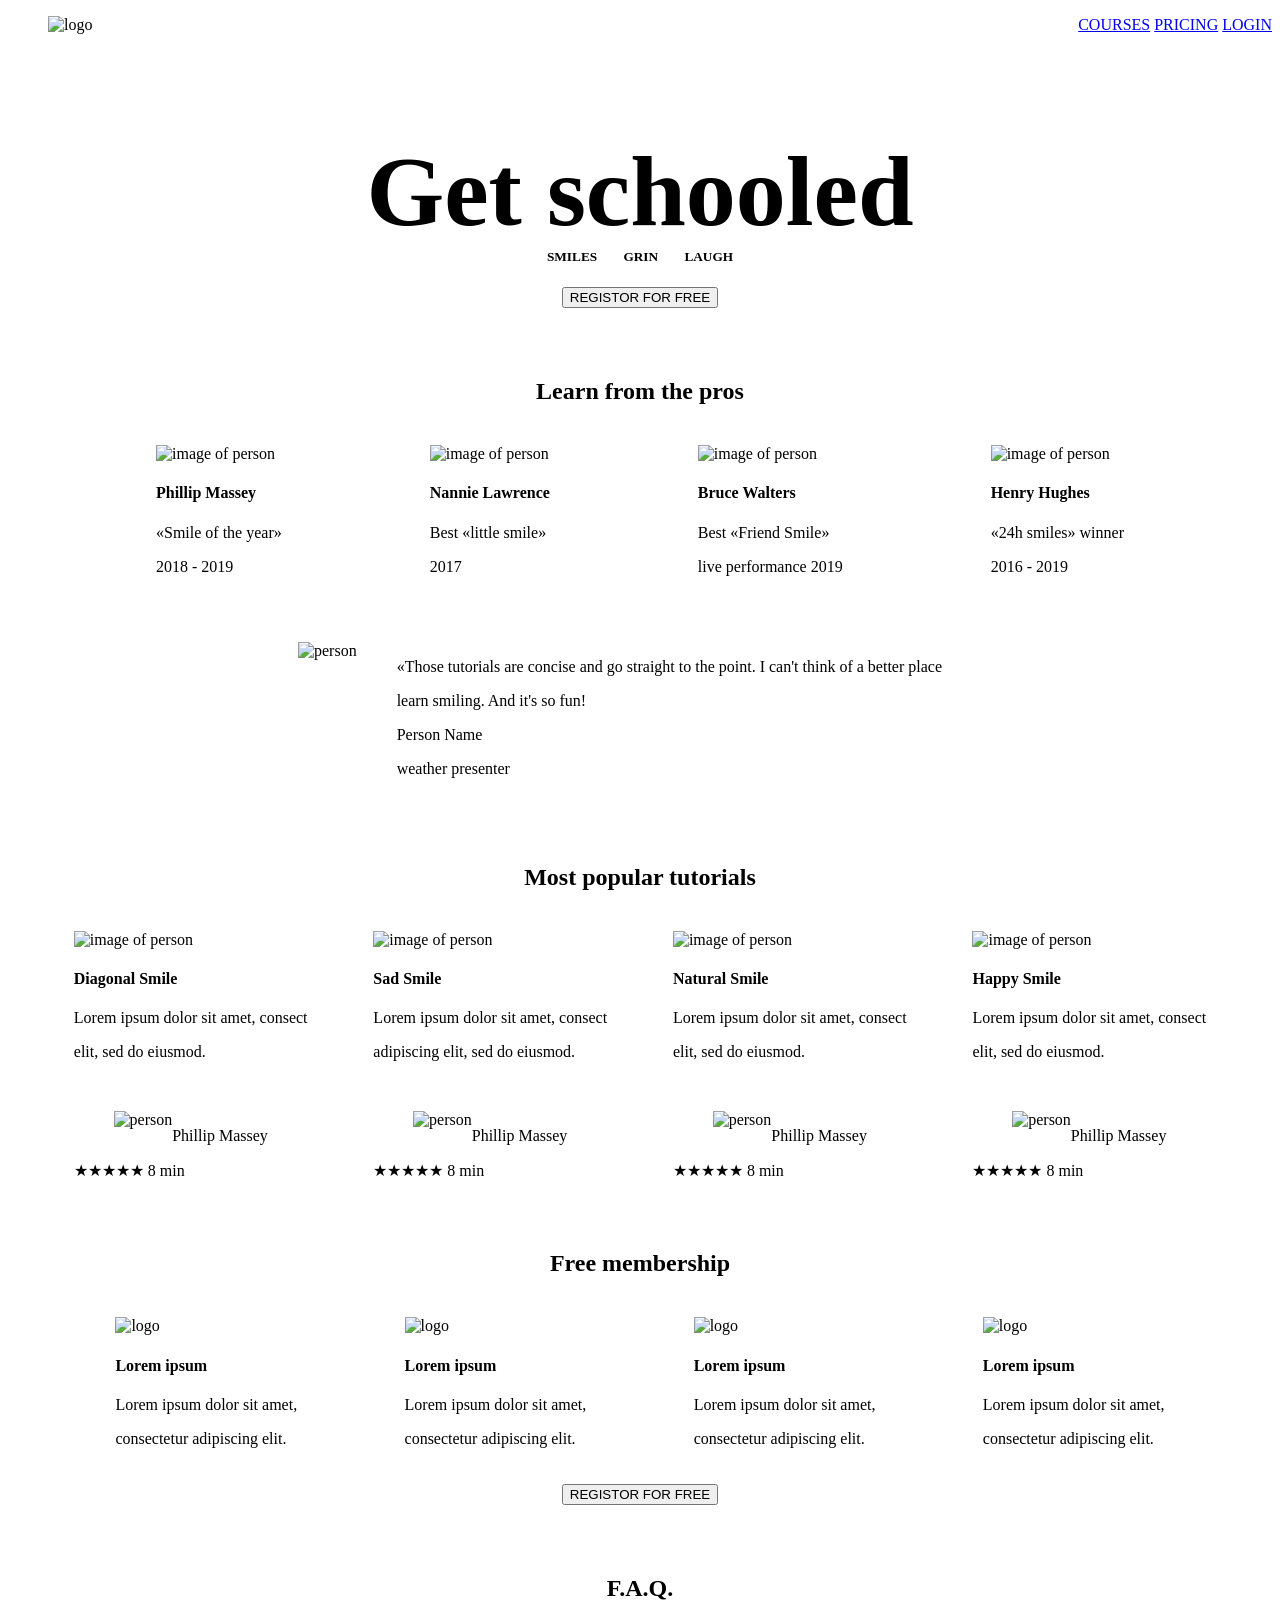
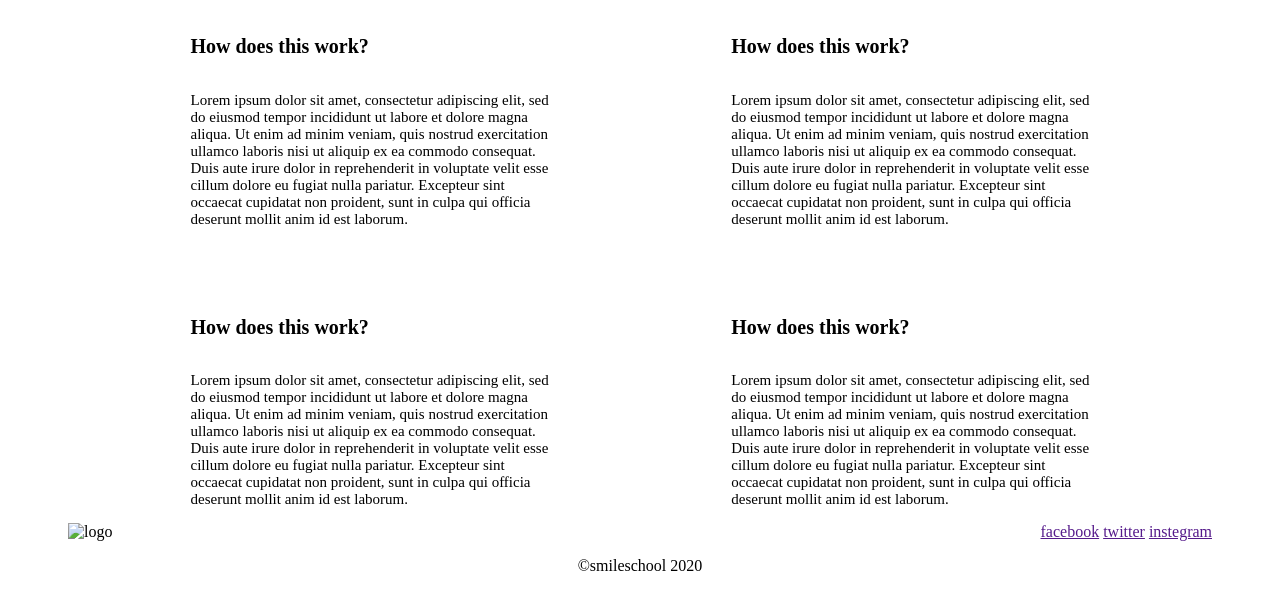
==== css_advanced/index.html @ 6f5c8c61 "fix bug" ====
<!DOCTYPE html>
<html lang="en">
    <head>
        <meta charset="utf-8">
        <meta name="viewport" content="width=device-width, initial-scale=1.0">
        
        <link rel="stylesheet" href="style.css">
        <style>
            .nav_bar{
                float: right;
            }
        
            .head_title p {
                text-align: center;
                font-weight: bold;
                font-size: 100px;
                margin-bottom: 0px;
                
            }
            .space_word {
                word-spacing: 23px;
                text-align: center;
                margin-top: 0;
              
            }
            #submit_button {
               display: block;
               margin: auto;
               margin-top: 20px;
            }

           .all_image h1 {
            text-align: center;
            margin-bottom: 40px;
            margin-top: 70px;
           }

        .cont {
            display: flex;
            justify-content: space-evenly;
            align-items: center;
           
        }
        .quote {
            display: flex;
            justify-content: center;
            margin-top: 50px;
        }

        .vid_section {
            display: flex;
            justify-content: center;
        }    
        .normal_text {
            font-weight: normal;
            font-size: 15px;
            text-align: left;
        }

        .h_format {
            text-align: left;
            font-size: 20px;
        }

        .personal_accounts {
            float: right;
            margin-right: 60px;
        }

        .img_footer {
            margin-left: 60px;
        }

        </style>
    </head>
    <body>
        <header>
            <nav>
                <ul>
                    
                    <div class="nav_bar">
                        <a href="#courses">COURSES</a>
                        <a href="#pricing" >PRICING</a>
                        <a href="#login" >LOGIN</a>
                    </div>
                    <img src="logo.png" alt="logo" >
                    
                </ul>
            </nav>
        </header>
        <main>  
            <section>
                <div class="head_title">
                    <p>Get schooled</p>
                </div>
            
                <div>
                    <h5 class="space_word">SMILES GRIN LAUGH</h5>
                </div>
                <div>
                    <button type="submit" id="submit_button">REGISTOR FOR FREE</button>
                </div> 
                
                <div class="all_image">
                    <h1>Learn from the pros</h1>
                
                    <div class="cont">
                    
                    <div>
                        <img src="" alt="image of person">
                        <h4>Phillip Massey</h4>
                        <p>«Smile of the year»</p>
                        <p>2018 - 2019</p>
                    </div>
                    
                    <div>
                        <img src="" alt="image of person">
                        <h4>Nannie Lawrence</h4>
                        <p>Best «little smile» </p>
                        <p>2017</p>

                    </div>

                
                    <div>
                        <img src="" alt="image of person">
                        <h4>Bruce Walters</h4>
                        <p>Best «Friend Smile» </p>
                        <p>live performance 2019</p>
                    </div>
                    <div>
                        <img src="" alt="image of person">
                        <h4>Henry Hughes</h4>
                        <p>«24h smiles» winner </p>
                        <p>2016 - 2019</p>
                    </div>
                    
                    
                </div>
                </div>

            </section>

            <section>
                <div class="quote">
                    <img src="" alt="person">
                    <div>
                        <blockquote>
                            <p>«Those tutorials are concise and go straight to the point. I can't think of a better place</p>
                            <p>learn smiling. And it's so fun!</p>
                        </blockquote>
                        <blockquote>
                            <p>Person Name</p>
                            <p>weather presenter</p>
                        </blockquote>
                        
                    </div>
                </div>
            </section>

            <section>
                <div class="all_image">
                    <h1>Most popular tutorials</h1>
                
                    <div class="cont">
                    
                        <div>
                           <img src="" alt="image of person">
                           <h4>Diagonal Smile</h4>
                           <p>Lorem ipsum dolor sit amet, consect</p> 
                           <p>elit, sed do eiusmod.</p>

                           <div class="quote">
                               <img src="" alt="person">
                               <div>
                                <p>Phillip Massey</p>
                               </div>      
                           </div>

                           <div>
                                <span class="star">★★★★★</span>
                                <span>8 min</span>
                           </div> 
                        </div>
                    
                        <div>
                           <img src="" alt="image of person">
                           <h4>Sad Smile</h4>
                           <p>Lorem ipsum dolor sit amet, consect<p>
                           <p>adipiscing elit, sed do eiusmod.</p>

                           <div class="quote">
                               <img src="" alt="person">
                               <div>
                                <p>Phillip Massey</p>
                               </div>
                           </div>

                           <div>
                                <span class="star">★★★★★</span>
                                <span>8 min</span>
                           </div> 
                        </div>
               
                        <div>
                            <img src="" alt="image of person">
                            <h4>Natural Smile</h4>
                            <p>Lorem ipsum dolor sit amet, consect</p> 
                            <p>elit, sed do eiusmod.</p>

                            <div class="quote">
                               <img src="" alt="person">
                               <div>
                                <p>Phillip Massey</p>
                               </div>
                           </div>

                            <div>
                                <span class="star">★★★★★</span>
                                <span>8 min</span>
                           </div> 
                        </div>

                        <div>
                            <img src="" alt="image of person">
                            <h4>Happy Smile</h4>
                            <p>Lorem ipsum dolor sit amet, consect</p> 
                            <p>elit, sed do eiusmod.</p>

                            <div class="quote">
                               <img src="" alt="person">
                               <div>
                                <p>Phillip Massey</p>
                               </div>
                           </div>

                           <div>
                            <span class="star">★★★★★</span>
                            <span>8 min</span>
                           </div> 
                        </div>
                    
                </div>
            </section>

            <section>
                
                <div class="all_image">
                    <h1>Free membership</h1>
                
                    <div class="cont">
                    
                    <div>
                        <img src="" alt="logo">
                        <h4>Lorem ipsum</h4>
                        <p>Lorem ipsum dolor sit amet,</p>
                        <p>consectetur adipiscing elit.</p>
                    </div>
                    
                    <div>
                        <img src="" alt="logo">
                        <h4>Lorem ipsum</h4>
                        <p>Lorem ipsum dolor sit amet,</p>
                        <p>consectetur adipiscing elit.</p>

                    </div>

                
                    <div>
                        <img src="" alt="logo">
                        <h4>Lorem ipsum</h4>
                        <p>Lorem ipsum dolor sit amet,</p>
                        <p>consectetur adipiscing elit.</p>
                       
                    </div>
                    <div>
                        <img src="" alt="logo">
                        <h4>Lorem ipsum</h4>
                        <p>Lorem ipsum dolor sit amet,</p>
                        <p>consectetur adipiscing elit.</p>
                    </div>                   
                    
                     
                </div>
                <div>
                        <button type="submit" id="submit_button">REGISTOR FOR FREE</button>
                </div>

            </section>

            <section>
                <div class="all_image">
                    <h1>F.A.Q.</h>

                    <div class="cont">                   
                        <div>                     
                           <h5 class="h_format">How does this work?</h5>
                           <p class="normal_text">Lorem ipsum dolor sit amet, consectetur adipiscing elit, sed <br>
                           do eiusmod tempor incididunt ut labore et dolore magna<br>
                           aliqua. Ut enim ad minim veniam, quis nostrud exercitation<br>
                           ullamco laboris nisi ut aliquip ex ea commodo consequat.<br>
                           Duis aute irure dolor in reprehenderit in voluptate velit esse <br>
                           cillum dolore eu fugiat nulla pariatur. Excepteur sint <br>
                           occaecat cupidatat non proident, sunt in culpa qui officia <br>
                           deserunt mollit anim id est laborum.</p>
                        </div>
                    
                        <div>                       
                           <h5 class="h_format">How does this work?</h5>
                           <p class="normal_text">Lorem ipsum dolor sit amet, consectetur adipiscing elit, sed <br>
                           do eiusmod tempor incididunt ut labore et dolore magna<br>
                           aliqua. Ut enim ad minim veniam, quis nostrud exercitation<br>
                           ullamco laboris nisi ut aliquip ex ea commodo consequat.<br>
                           Duis aute irure dolor in reprehenderit in voluptate velit esse <br>
                           cillum dolore eu fugiat nulla pariatur. Excepteur sint <br>
                           occaecat cupidatat non proident, sunt in culpa qui officia <br>
                           deserunt mollit anim id est laborum.</p>
                           </div>

                        </div>
                    </div> 

                     <div class="cont">                   
                        <div>                     
                           <h5 class="h_format">How does this work?</h5>
                           <p class="normal_text">Lorem ipsum dolor sit amet, consectetur adipiscing elit, sed <br>
                           do eiusmod tempor incididunt ut labore et dolore magna<br>
                           aliqua. Ut enim ad minim veniam, quis nostrud exercitation<br>
                           ullamco laboris nisi ut aliquip ex ea commodo consequat.<br>
                           Duis aute irure dolor in reprehenderit in voluptate velit esse <br>
                           cillum dolore eu fugiat nulla pariatur. Excepteur sint <br>
                           occaecat cupidatat non proident, sunt in culpa qui officia <br>
                           deserunt mollit anim id est laborum.</p>
                        </div>
                    
                        <div>                       
                           <h5 class="h_format">How does this work?</h5>
                           <p class="normal_text">Lorem ipsum dolor sit amet, consectetur adipiscing elit, sed <br>
                           do eiusmod tempor incididunt ut labore et dolore magna<br>
                           aliqua. Ut enim ad minim veniam, quis nostrud exercitation<br>
                           ullamco laboris nisi ut aliquip ex ea commodo consequat.<br>
                           Duis aute irure dolor in reprehenderit in voluptate velit esse <br>
                           cillum dolore eu fugiat nulla pariatur. Excepteur sint <br>
                           occaecat cupidatat non proident, sunt in culpa qui officia <br>
                           deserunt mollit anim id est laborum.</p>
                           </div>

                        </div>
                    </div> 
                </div>
            </section>

        </main>

        <footer>
            <div>
                <img src="" alt="logo" class="img_footer">
                <div class="personal_accounts">
                    <a href="" >facebook</a>
                    <a href="" >twitter</a>
                    <a href="" >instegram</a>
                </div>

                <p style="text-align: center;">©smileschool 2020</p>
            </div>
        </footer>

    </body>
</html>
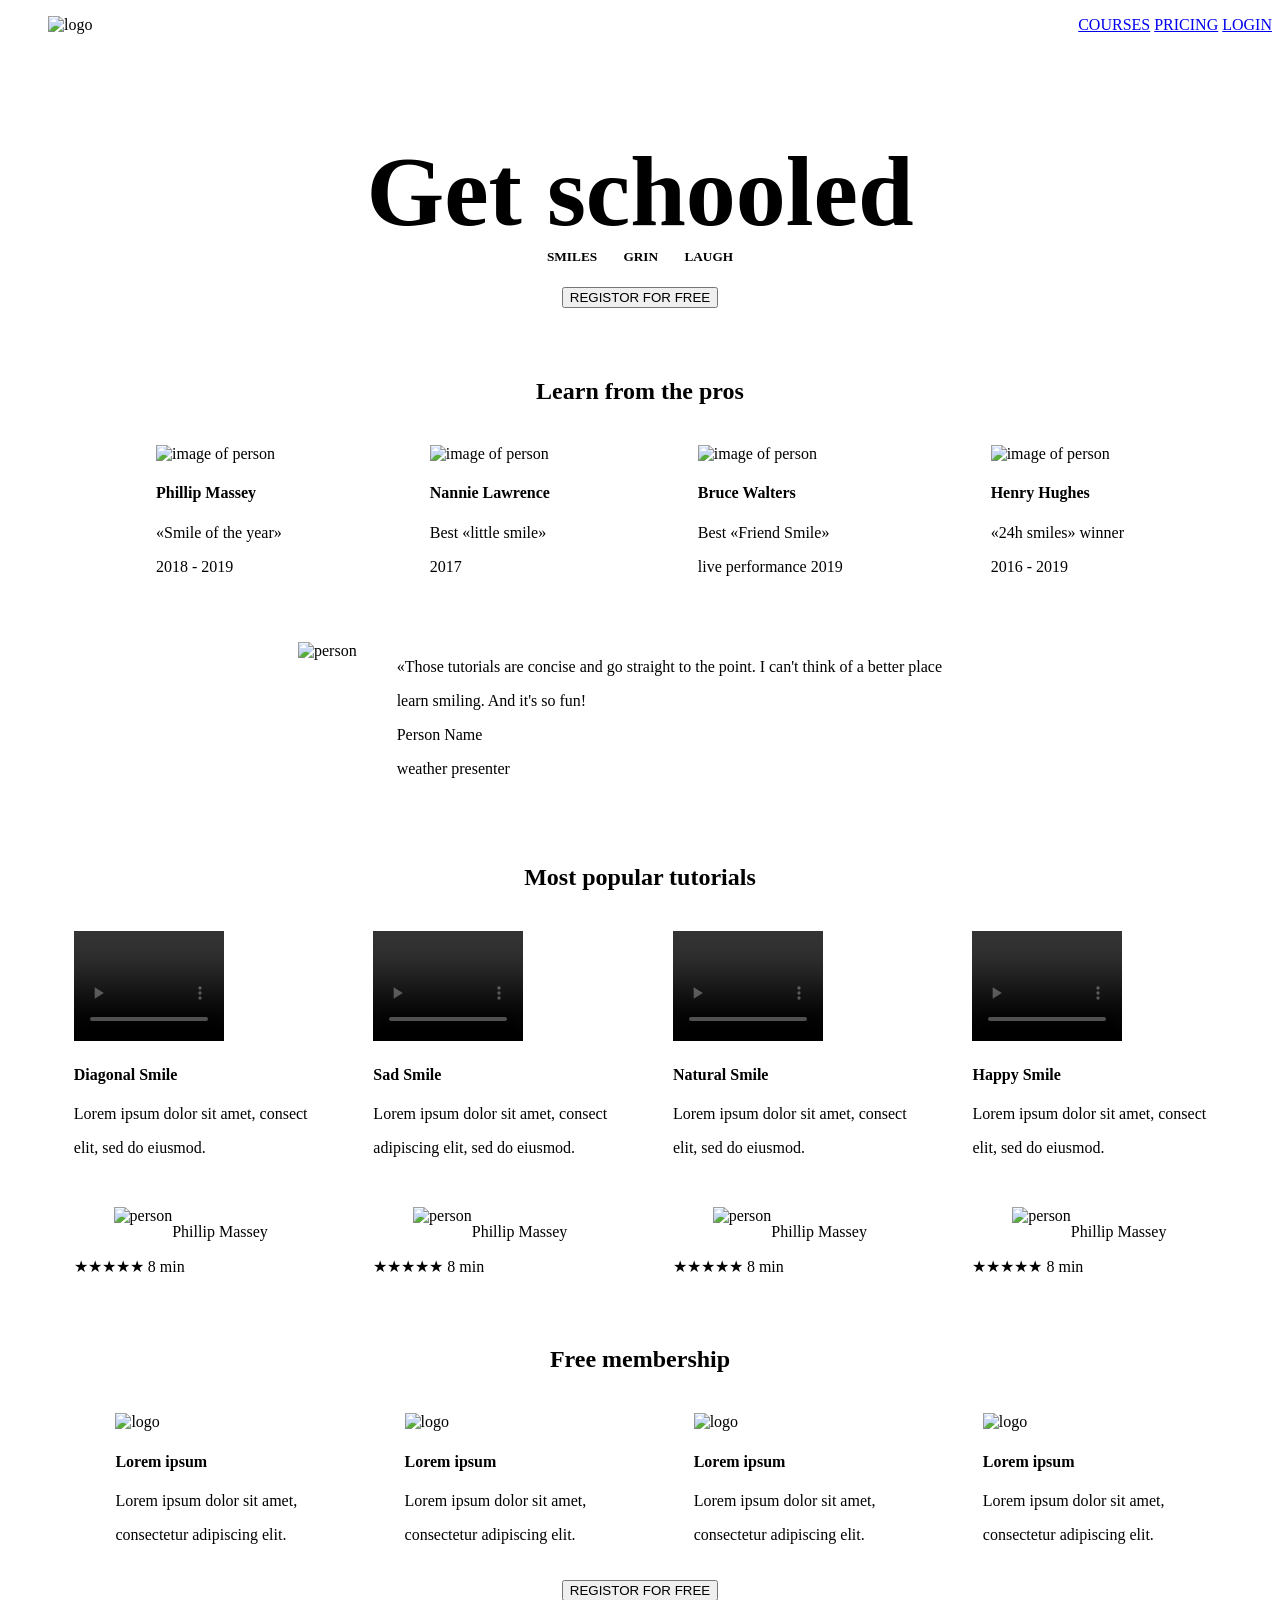
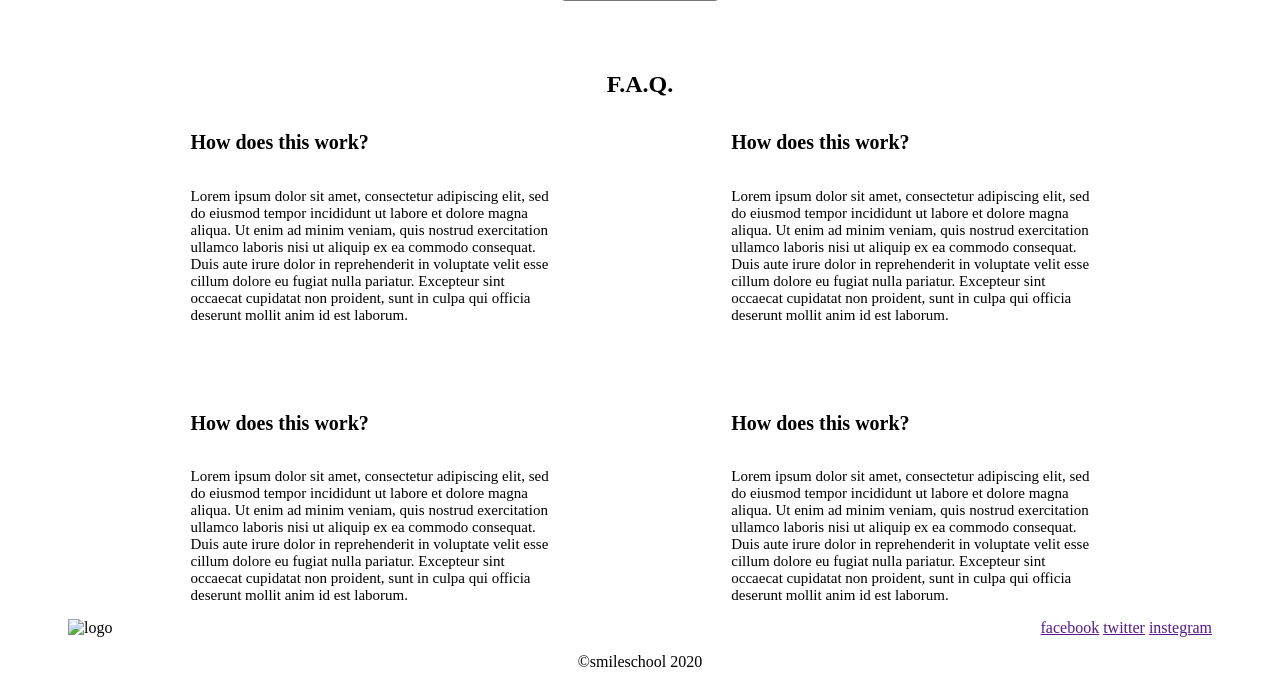
==== commit 76e75dda: "add code to style.css" ====
--- a/css_advanced/index.html
+++ b/css_advanced/index.html
@@ -1,77 +1,12 @@
 <!DOCTYPE html>
 <html lang="en">
     <head>
+
         <meta charset="utf-8">
         <meta name="viewport" content="width=device-width, initial-scale=1.0">
-        
+
         <link rel="stylesheet" href="style.css">
-        <style>
-            .nav_bar{
-                float: right;
-            }
-        
-            .head_title p {
-                text-align: center;
-                font-weight: bold;
-                font-size: 100px;
-                margin-bottom: 0px;
-                
-            }
-            .space_word {
-                word-spacing: 23px;
-                text-align: center;
-                margin-top: 0;
-              
-            }
-            #submit_button {
-               display: block;
-               margin: auto;
-               margin-top: 20px;
-            }
-
-           .all_image h1 {
-            text-align: center;
-            margin-bottom: 40px;
-            margin-top: 70px;
-           }
-
-        .cont {
-            display: flex;
-            justify-content: space-evenly;
-            align-items: center;
-           
-        }
-        .quote {
-            display: flex;
-            justify-content: center;
-            margin-top: 50px;
-        }
-
-        .vid_section {
-            display: flex;
-            justify-content: center;
-        }    
-        .normal_text {
-            font-weight: normal;
-            font-size: 15px;
-            text-align: left;
-        }
-
-        .h_format {
-            text-align: left;
-            font-size: 20px;
-        }
-
-        .personal_accounts {
-            float: right;
-            margin-right: 60px;
-        }
-
-        .img_footer {
-            margin-left: 60px;
-        }
-
-        </style>
+
     </head>
     <body>
         <header>
@@ -120,8 +55,7 @@
                         <p>2017</p>
 
                     </div>
-
-                
+              
                     <div>
                         <img src="" alt="image of person">
                         <h4>Bruce Walters</h4>
@@ -164,8 +98,13 @@
                 
                     <div class="cont">
                     
-                        <div>
-                           <img src="" alt="image of person">
+                        <div class="space">
+                          
+                           <video width="150" height="110" controls>
+                                <source src="path-to-video.mp4" type="video/mp4">
+                                Your browser does not support the video tag.
+                            </video
+                            <br>
                            <h4>Diagonal Smile</h4>
                            <p>Lorem ipsum dolor sit amet, consect</p> 
                            <p>elit, sed do eiusmod.</p>
@@ -183,8 +122,12 @@
                            </div> 
                         </div>
                     
-                        <div>
-                           <img src="" alt="image of person">
+                        <div class="space">
+                           <video width="150" height="110" controls>
+                                <source src="path-to-video.mp4" type="video/mp4">
+                                Your browser does not support the video tag.
+                            </video
+                            <br>
                            <h4>Sad Smile</h4>
                            <p>Lorem ipsum dolor sit amet, consect<p>
                            <p>adipiscing elit, sed do eiusmod.</p>
@@ -202,8 +145,12 @@
                            </div> 
                         </div>
                
-                        <div>
-                            <img src="" alt="image of person">
+                        <div class="space">
+                            <video width="150" height="110" controls>
+                                <source src="path-to-video.mp4" type="video/mp4">
+                                Your browser does not support the video tag.
+                            </video
+                            <br>
                             <h4>Natural Smile</h4>
                             <p>Lorem ipsum dolor sit amet, consect</p> 
                             <p>elit, sed do eiusmod.</p>
@@ -222,7 +169,11 @@
                         </div>
 
                         <div>
-                            <img src="" alt="image of person">
+                           <video width="150" height="110" controls>
+                                <source src="path-to-video.mp4" type="video/mp4">
+                                Your browser does not support the video tag.
+                            </video
+                            <br>
                             <h4>Happy Smile</h4>
                             <p>Lorem ipsum dolor sit amet, consect</p> 
                             <p>elit, sed do eiusmod.</p>
--- a/css_advanced/style.css
+++ b/css_advanced/style.css
@@ -0,0 +1,65 @@
+.nav_bar{
+    float: right;
+}
+        
+.head_title p {
+    text-align: center;
+    font-weight: bold;
+    font-size: 100px;
+    margin-bottom: 0px;
+                
+}
+.space_word {
+    word-spacing: 23px;
+    text-align: center;
+    margin-top: 0;
+              
+}
+#submit_button {
+    display: block;
+    margin: auto;
+    margin-top: 20px;
+}
+
+.all_image h1 {
+    text-align: center;
+    margin-bottom: 40px;
+    margin-top: 70px;
+}
+
+
+.cont {
+    display: flex;
+    justify-content: space-evenly;
+    align-items: center;
+}
+.quote {
+    display: flex;
+    justify-content: center;
+    margin-top: 50px;
+}
+
+.vid_section {
+    display: flex;
+    justify-content: center;
+}    
+.normal_text {
+    font-weight: normal;
+    font-size: 15px;
+    text-align: left;
+}
+
+.h_format {
+    text-align: left;
+    font-size: 20px;
+}
+
+.personal_accounts {
+    float: right;
+    margin-right: 60px;
+}
+
+.img_footer {
+    margin-left: 60px;
+}
+
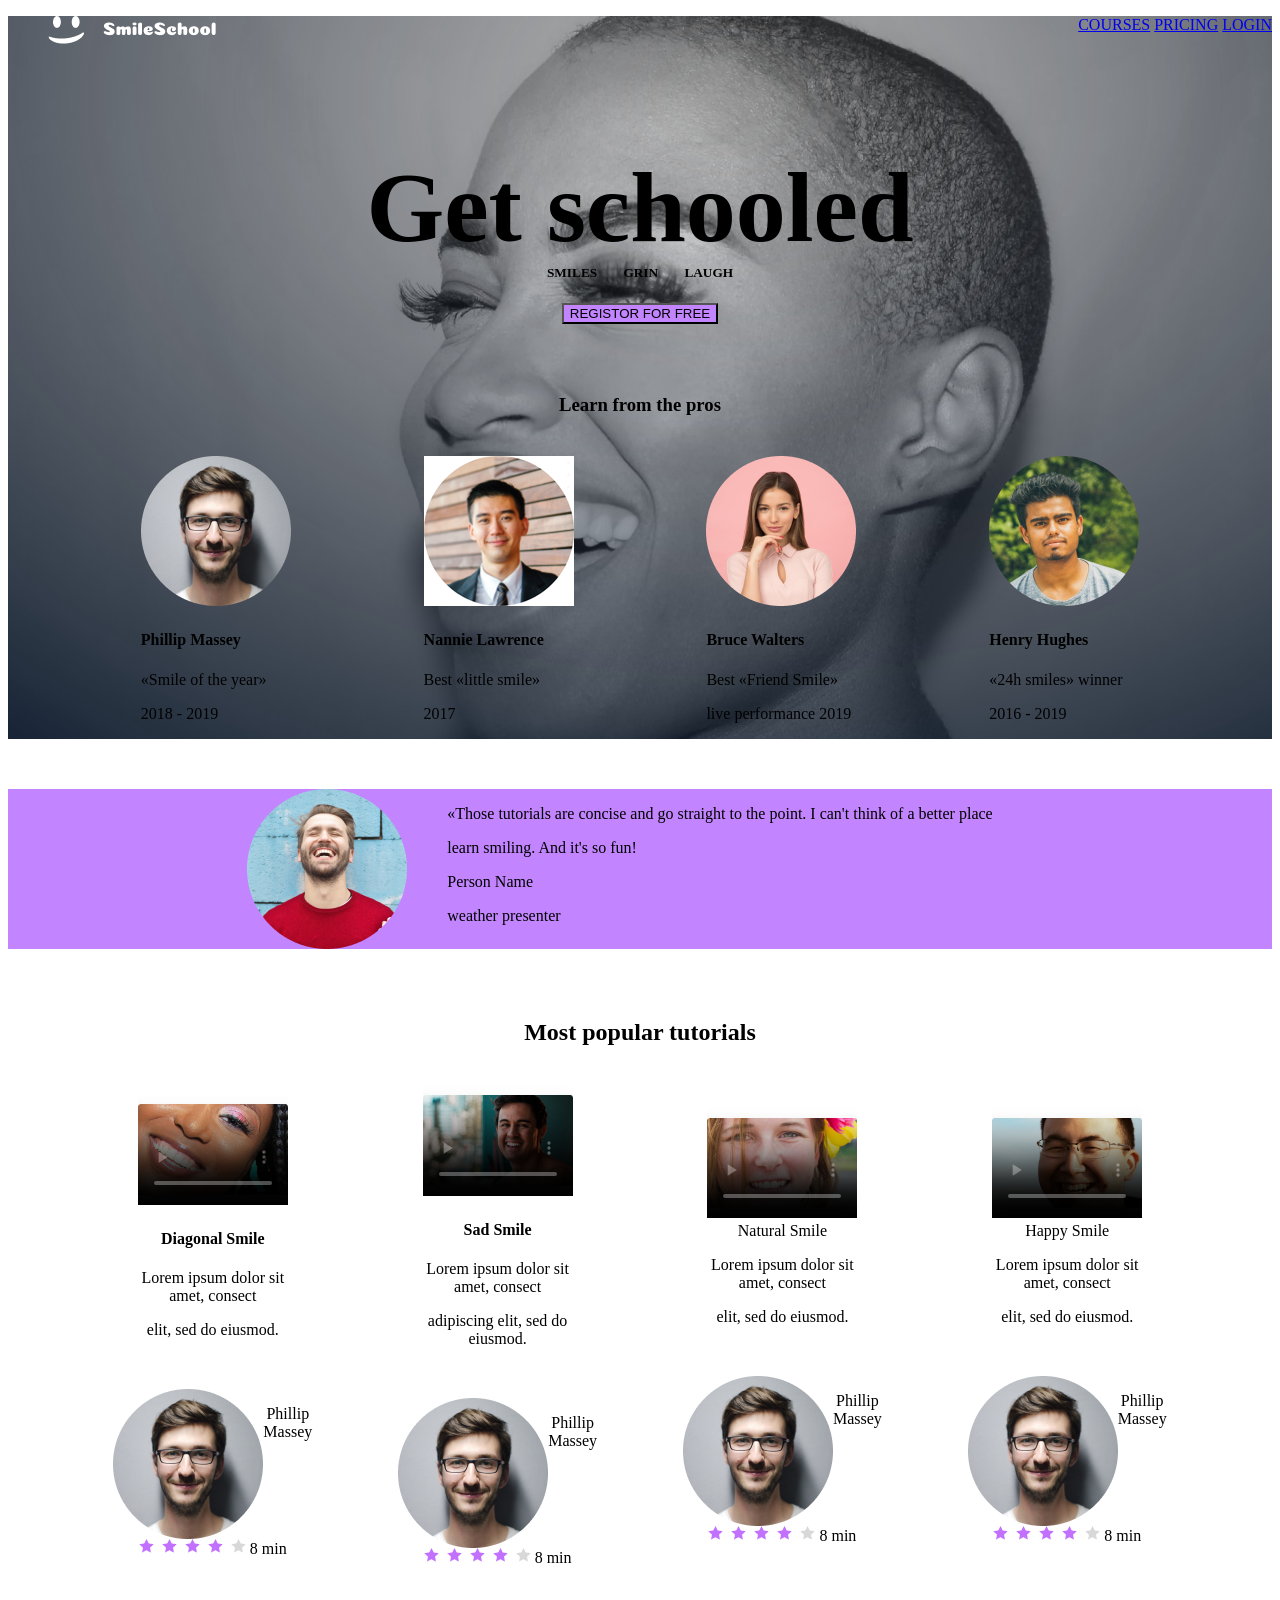
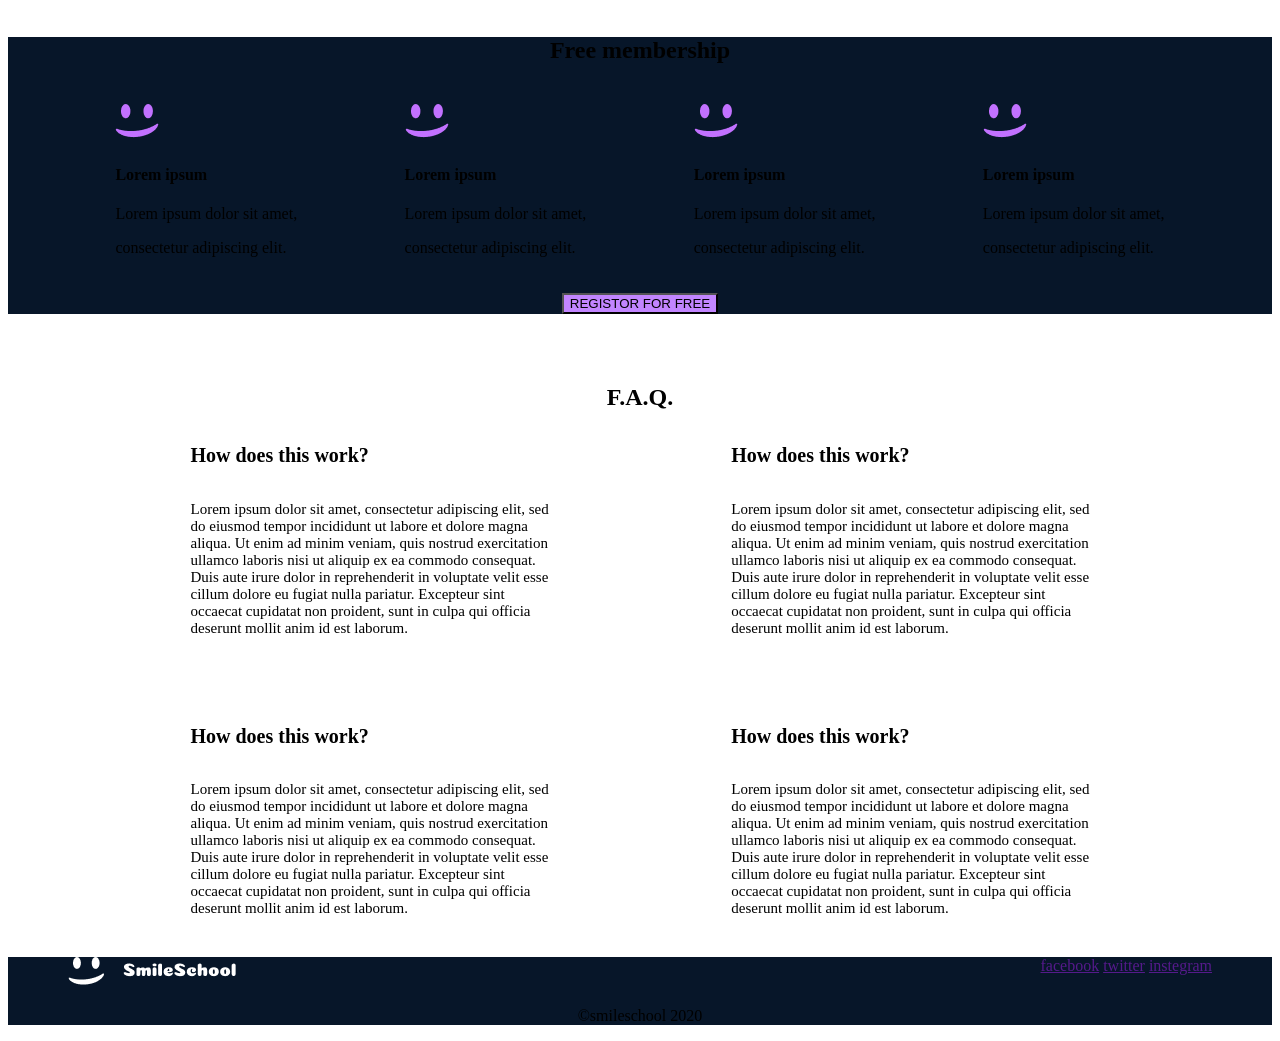
==== commit ae3e2530: "add colors" ====
--- a/css_advanced/index.html
+++ b/css_advanced/index.html
@@ -9,6 +9,7 @@
 
     </head>
     <body>
+        <section class="background_image">
         <header>
             <nav>
                 <ul>
@@ -33,7 +34,7 @@
                     <h5 class="space_word">SMILES GRIN LAUGH</h5>
                 </div>
                 <div>
-                    <button type="submit" id="submit_button">REGISTOR FOR FREE</button>
+                    <button type="submit" id="submit_button" class="button_color">REGISTOR FOR FREE</button>
                 </div> 
                 
                 <div class="all_image">
@@ -41,43 +42,43 @@
                 
                     <div class="cont">
                     
-                    <div>
-                        <img src="" alt="image of person">
-                        <h4>Phillip Massey</h4>
-                        <p>«Smile of the year»</p>
-                        <p>2018 - 2019</p>
-                    </div>
-                    
-                    <div>
-                        <img src="" alt="image of person">
-                        <h4>Nannie Lawrence</h4>
-                        <p>Best «little smile» </p>
-                        <p>2017</p>
-
-                    </div>
+                        <div>
+                            <img src="1.png" alt="image of person">
+                            <h4>Phillip Massey</h4>
+                            <p>«Smile of the year»</p>
+                            <p>2018 - 2019</p>
+                        </div>
+                    
+                        <div>
+                            <img src="2.png" alt="image of person">
+                            <h4>Nannie Lawrence</h4>
+                            <p>Best «little smile» </p>
+                            <p>2017</p>
+                        </div>
               
-                    <div>
-                        <img src="" alt="image of person">
-                        <h4>Bruce Walters</h4>
-                        <p>Best «Friend Smile» </p>
-                        <p>live performance 2019</p>
-                    </div>
-                    <div>
-                        <img src="" alt="image of person">
-                        <h4>Henry Hughes</h4>
-                        <p>«24h smiles» winner </p>
-                        <p>2016 - 2019</p>
-                    </div>
-                    
-                    
-                </div>
-                </div>
-
-            </section>
-
-            <section>
+                        <div>
+                            <img src="3.png" alt="image of person">
+                            <h4>Bruce Walters</h4>
+                            <p>Best «Friend Smile» </p>
+                            <p>live performance 2019</p>
+                        </div>
+
+                        <div>
+                            <img src="4.png" alt="image of person">
+                            <h4>Henry Hughes</h4>
+                            <p>«24h smiles» winner </p>
+                            <p>2016 - 2019</p>
+                        </div>
+                    
+                    </div>
+                </div>
+
+            </section>
+        </section>
+
+            <section class="color_1">
                 <div class="quote">
-                    <img src="" alt="person">
+                    <img src="5.png" alt="person">
                     <div>
                         <blockquote>
                             <p>«Those tutorials are concise and go straight to the point. I can't think of a better place</p>
@@ -100,7 +101,7 @@
                     
                         <div class="space">
                           
-                           <video width="150" height="110" controls>
+                           <video width="150" height="110" controls poster="9.png">
                                 <source src="path-to-video.mp4" type="video/mp4">
                                 Your browser does not support the video tag.
                             </video
@@ -110,20 +111,22 @@
                            <p>elit, sed do eiusmod.</p>
 
                            <div class="quote">
-                               <img src="" alt="person">
+                               <img src="1.png" alt="person">
                                <div>
                                 <p>Phillip Massey</p>
                                </div>      
                            </div>
 
                            <div>
-                                <span class="star">★★★★★</span>
+                                <span class="star">
+                                    <img src="rating.png">
+                                </span>
                                 <span>8 min</span>
                            </div> 
                         </div>
                     
                         <div class="space">
-                           <video width="150" height="110" controls>
+                           <video width="150" height="110" controls poster="8.png">
                                 <source src="path-to-video.mp4" type="video/mp4">
                                 Your browser does not support the video tag.
                             </video
@@ -133,60 +136,66 @@
                            <p>adipiscing elit, sed do eiusmod.</p>
 
                            <div class="quote">
-                               <img src="" alt="person">
+                               <img src="1.png" alt="person">
                                <div>
                                 <p>Phillip Massey</p>
                                </div>
                            </div>
 
                            <div>
-                                <span class="star">★★★★★</span>
+                                <span class="star">
+                                    <img src="rating.png">
+                                </span>
                                 <span>8 min</span>
                            </div> 
                         </div>
                
                         <div class="space">
-                            <video width="150" height="110" controls>
+                            <video width="150" height="110" controls poster="7.png">
                                 <source src="path-to-video.mp4" type="video/mp4">
                                 Your browser does not support the video tag.
                             </video
-                            <br>
+                            
                             <h4>Natural Smile</h4>
                             <p>Lorem ipsum dolor sit amet, consect</p> 
                             <p>elit, sed do eiusmod.</p>
 
                             <div class="quote">
-                               <img src="" alt="person">
+                               <img src="1.png" alt="person">
                                <div>
                                 <p>Phillip Massey</p>
                                </div>
                            </div>
 
                             <div>
-                                <span class="star">★★★★★</span>
+                                <span class="star">
+                                    <img src="rating.png">
+                                </span>
                                 <span>8 min</span>
                            </div> 
                         </div>
 
-                        <div>
-                           <video width="150" height="110" controls>
+                        <div class="space">
+                           <video width="150" height="110" controls poster="6.png">
                                 <source src="path-to-video.mp4" type="video/mp4">
                                 Your browser does not support the video tag.
                             </video
-                            <br>
+                            
                             <h4>Happy Smile</h4>
                             <p>Lorem ipsum dolor sit amet, consect</p> 
                             <p>elit, sed do eiusmod.</p>
 
                             <div class="quote">
-                               <img src="" alt="person">
+                               <img src="1.png" alt="person">
                                <div>
                                 <p>Phillip Massey</p>
                                </div>
                            </div>
 
                            <div>
-                            <span class="star">★★★★★</span>
+                            <span class="star">
+                                <img src="rating.png">
+                            </span>
                             <span>8 min</span>
                            </div> 
                         </div>
@@ -194,7 +203,7 @@
                 </div>
             </section>
 
-            <section>
+            <section class="color_2">
                 
                 <div class="all_image">
                     <h1>Free membership</h1>
@@ -202,14 +211,14 @@
                     <div class="cont">
                     
                     <div>
-                        <img src="" alt="logo">
+                        <img src="smile.png" alt="logo">
                         <h4>Lorem ipsum</h4>
                         <p>Lorem ipsum dolor sit amet,</p>
                         <p>consectetur adipiscing elit.</p>
                     </div>
                     
                     <div>
-                        <img src="" alt="logo">
+                        <img src="smile.png" alt="logo">
                         <h4>Lorem ipsum</h4>
                         <p>Lorem ipsum dolor sit amet,</p>
                         <p>consectetur adipiscing elit.</p>
@@ -218,14 +227,14 @@
 
                 
                     <div>
-                        <img src="" alt="logo">
+                        <img src="smile.png" alt="logo">
                         <h4>Lorem ipsum</h4>
                         <p>Lorem ipsum dolor sit amet,</p>
                         <p>consectetur adipiscing elit.</p>
                        
                     </div>
                     <div>
-                        <img src="" alt="logo">
+                        <img src="smile.png" alt="logo">
                         <h4>Lorem ipsum</h4>
                         <p>Lorem ipsum dolor sit amet,</p>
                         <p>consectetur adipiscing elit.</p>
@@ -234,7 +243,7 @@
                      
                 </div>
                 <div>
-                        <button type="submit" id="submit_button">REGISTOR FOR FREE</button>
+                        <button type="submit" id="submit_button" class="button_color">REGISTOR FOR FREE</button>
                 </div>
 
             </section>
@@ -303,9 +312,9 @@
 
         </main>
 
-        <footer>
+        <footer class="color_2">
             <div>
-                <img src="" alt="logo" class="img_footer">
+                <img src="logo.png" alt="logo" class="img_footer">
                 <div class="personal_accounts">
                     <a href="" >facebook</a>
                     <a href="" >twitter</a>
--- a/css_advanced/style.css
+++ b/css_advanced/style.css
@@ -63,3 +63,25 @@
     margin-left: 60px;
 }
 
+.space {
+    flex: 1 1 0; /* **Added: flexible width** */
+    max-width: 160px; /* **Added: limit max width of each card** */
+    text-align: center; 
+}
+
+.color_1 {
+    background-color: rgb(194, 133, 255);
+}
+
+.color_2 {
+    background-color: rgb(7, 22, 41);
+    margin-top: 25px;
+}
+
+.background_image {
+    background-image: url(Object.png);
+}
+
+.button_color {
+    background-color: rgb(194, 133, 255);
+}
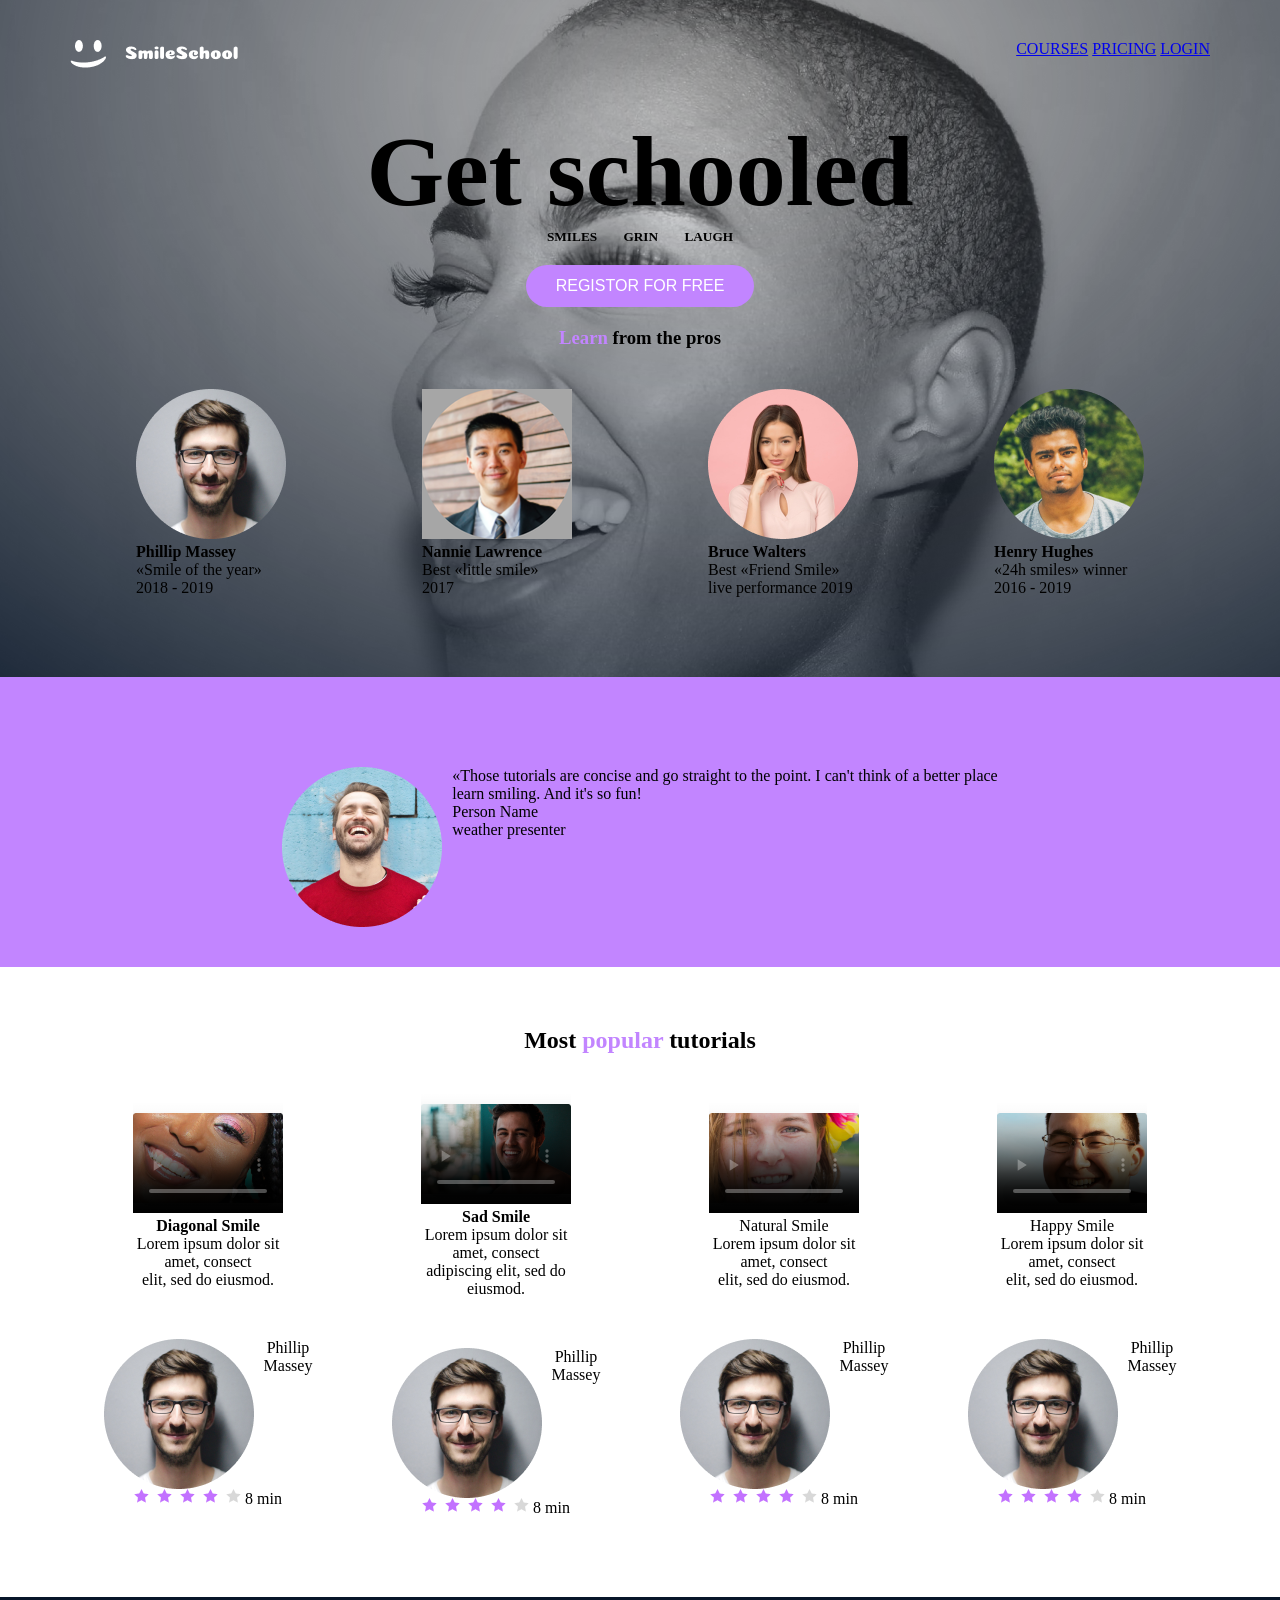
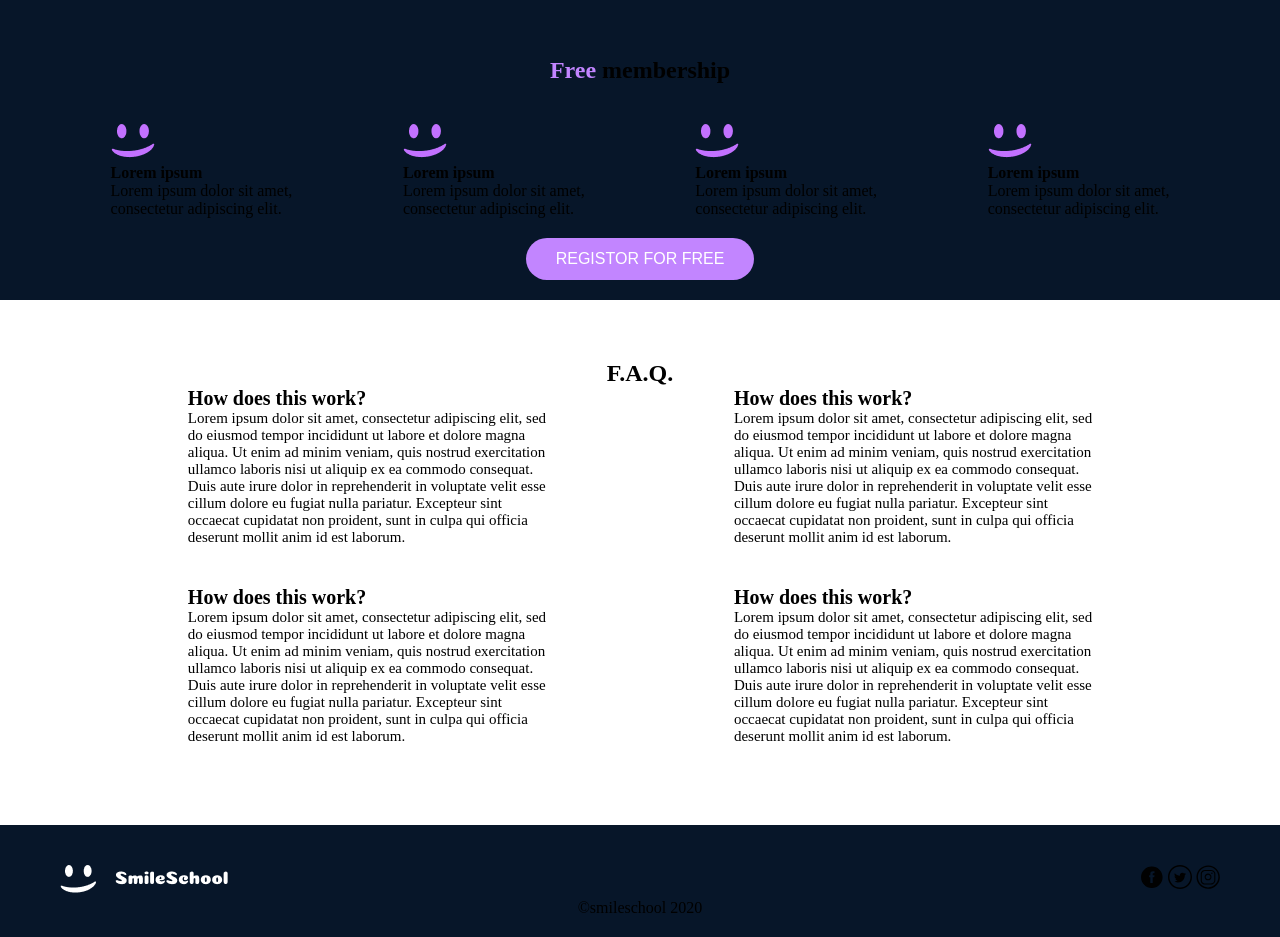
==== commit 52b78636: "fix style" ====
--- a/css_advanced/index.html
+++ b/css_advanced/index.html
@@ -19,7 +19,7 @@
                         <a href="#pricing" >PRICING</a>
                         <a href="#login" >LOGIN</a>
                     </div>
-                    <img src="logo.png" alt="logo" >
+                    <img src="logo.png" alt="logo" class="edge">
                     
                 </ul>
             </nav>
@@ -38,7 +38,7 @@
                 </div> 
                 
                 <div class="all_image">
-                    <h1>Learn from the pros</h1>
+                    <h1><span class="highlight">Learn</span> from the pros</h1>
                 
                     <div class="cont">
                     
@@ -76,7 +76,7 @@
             </section>
         </section>
 
-            <section class="color_1">
+        <section class="color_1">
                 <div class="quote">
                     <img src="5.png" alt="person">
                     <div>
@@ -91,11 +91,11 @@
                         
                     </div>
                 </div>
-            </section>
+        </section>
 
             <section>
                 <div class="all_image">
-                    <h1>Most popular tutorials</h1>
+                    <h1> Most <span class="highlight"> popular </span> tutorials</h1>
                 
                     <div class="cont">
                     
@@ -206,7 +206,7 @@
             <section class="color_2">
                 
                 <div class="all_image">
-                    <h1>Free membership</h1>
+                    <h1><span class="highlight">Free</span> membership</h1>
                 
                     <div class="cont">
                     
@@ -316,9 +316,9 @@
             <div>
                 <img src="logo.png" alt="logo" class="img_footer">
                 <div class="personal_accounts">
-                    <a href="" >facebook</a>
-                    <a href="" >twitter</a>
-                    <a href="" >instegram</a>
+                    <a href="facebook.com" ><img src="facebook.svg"></a>
+                    <a href="twitter.com" ><img src="twitter-svgrepo-com.svg"></a>
+                    <a href="intagram.com" ><img src="instagram.svg"></a>
                 </div>
 
                 <p style="text-align: center;">©smileschool 2020</p>
--- a/css_advanced/style.css
+++ b/css_advanced/style.css
@@ -1,5 +1,19 @@
+* {
+  margin: 0;
+  padding: 0;
+  box-sizing: border-box;
+}
+
+section {
+  padding: 40px 0;  
+}
 .nav_bar{
     float: right;
+    margin-right: 70px;
+}
+
+.edge {
+    margin-left: 70px;
 }
         
 .head_title p {
@@ -8,6 +22,11 @@
     font-size: 100px;
     margin-bottom: 0px;
                 
+}
+
+.highlight {
+    color: rgb(194, 133, 255);
+    font-weight: bold;
 }
 .space_word {
     word-spacing: 23px;
@@ -21,10 +40,23 @@
     margin-top: 20px;
 }
 
+.button_color {
+  background-color: #4CAF50;  
+  color: white;               
+  padding: 12px 30px;         
+  border: none;               
+  border-radius: 40px;        
+  font-size: 16px;
+  cursor: pointer;
+  text-align: center;
+  display: inline-block;
+  transition: background-color 0.3s ease;
+}
+
 .all_image h1 {
     text-align: center;
     margin-bottom: 40px;
-    margin-top: 70px;
+    margin-top: 20px;
 }
 
 
@@ -37,7 +69,10 @@
     display: flex;
     justify-content: center;
     margin-top: 50px;
+    gap: 10px;
 }
+
+
 
 .vid_section {
     display: flex;
@@ -54,6 +89,12 @@
     font-size: 20px;
 }
 
+.personal_accounts img {
+  width: 24px;
+  height: 24px;
+  gap: 16px;
+}
+
 .personal_accounts {
     float: right;
     margin-right: 60px;
@@ -64,8 +105,8 @@
 }
 
 .space {
-    flex: 1 1 0; /* **Added: flexible width** */
-    max-width: 160px; /* **Added: limit max width of each card** */
+    flex: 1 1 0; 
+    max-width: 160px; 
     text-align: center; 
 }
 
@@ -75,11 +116,14 @@
 
 .color_2 {
     background-color: rgb(7, 22, 41);
-    margin-top: 25px;
+    margin-top: 40px;
+    padding-top: 40px;
+    padding-bottom: 20px;
 }
 
 .background_image {
     background-image: url(Object.png);
+    margin: 0;
 }
 
 .button_color {
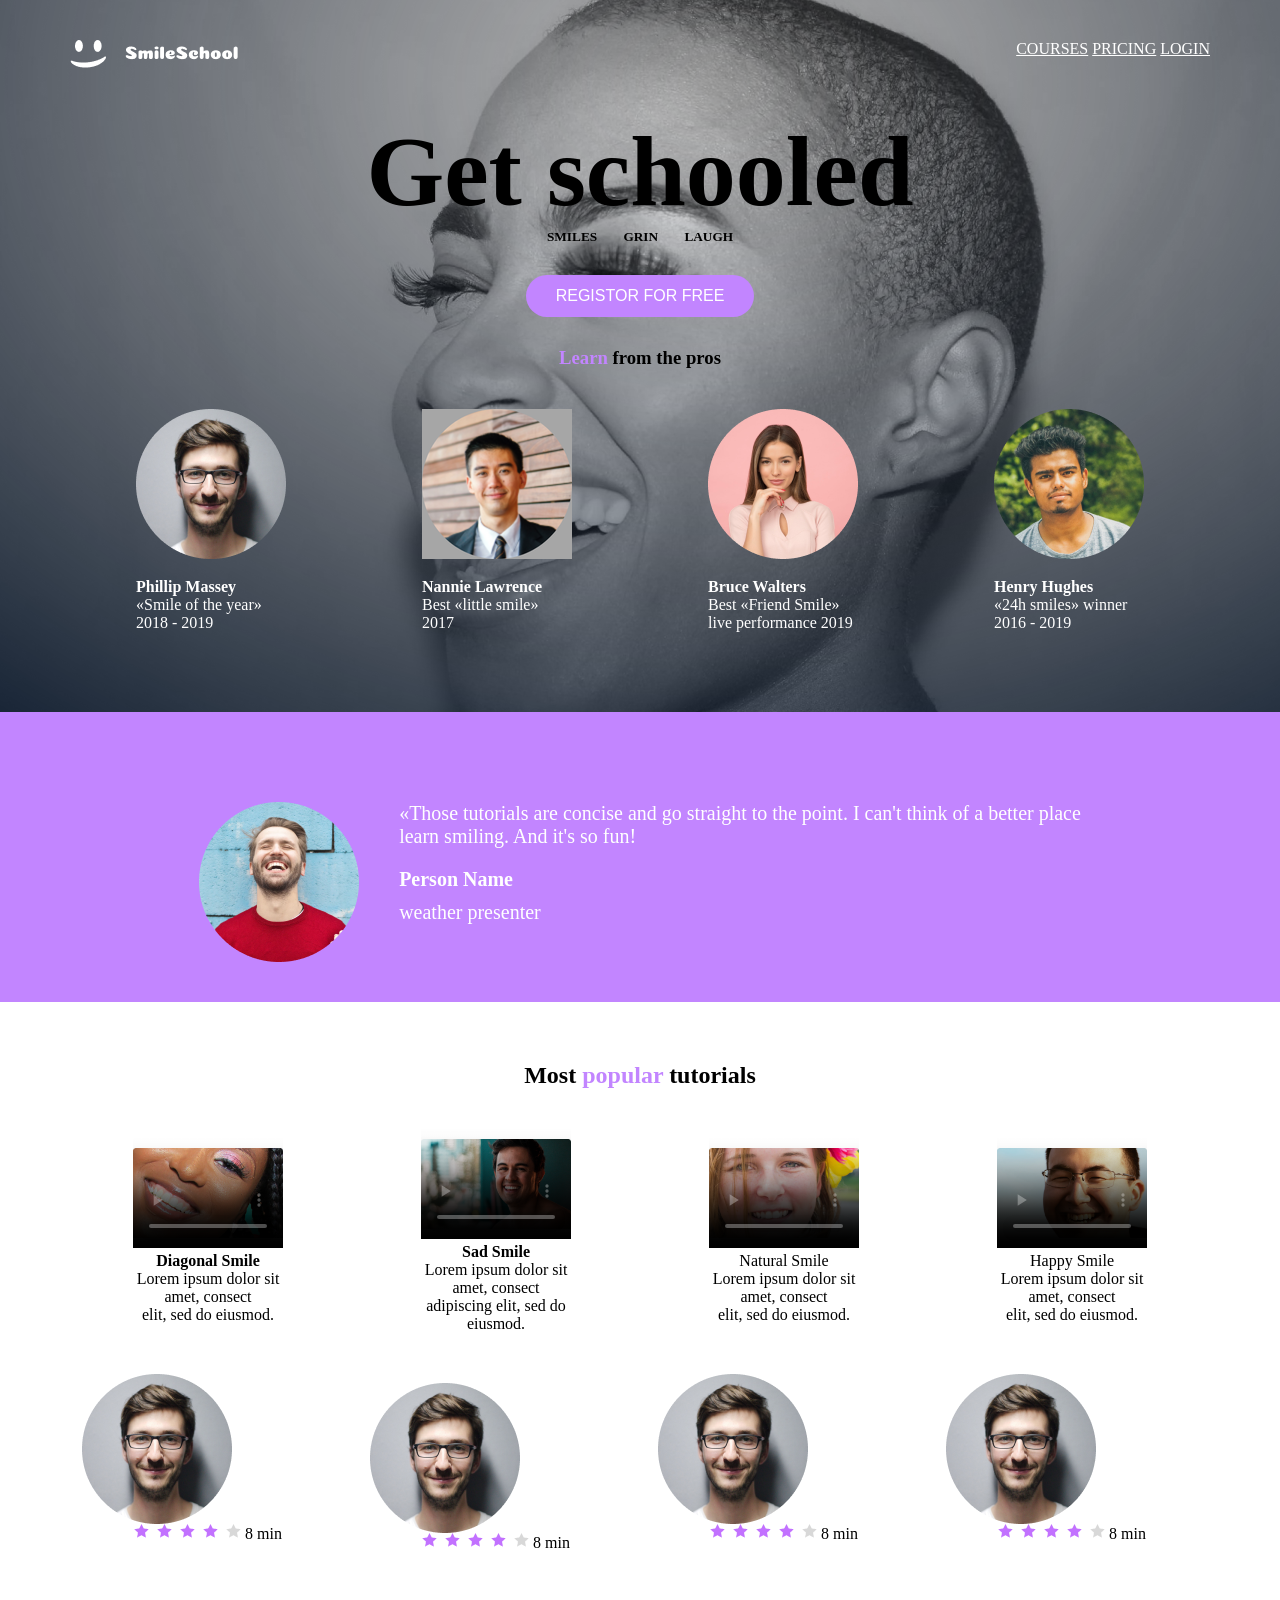
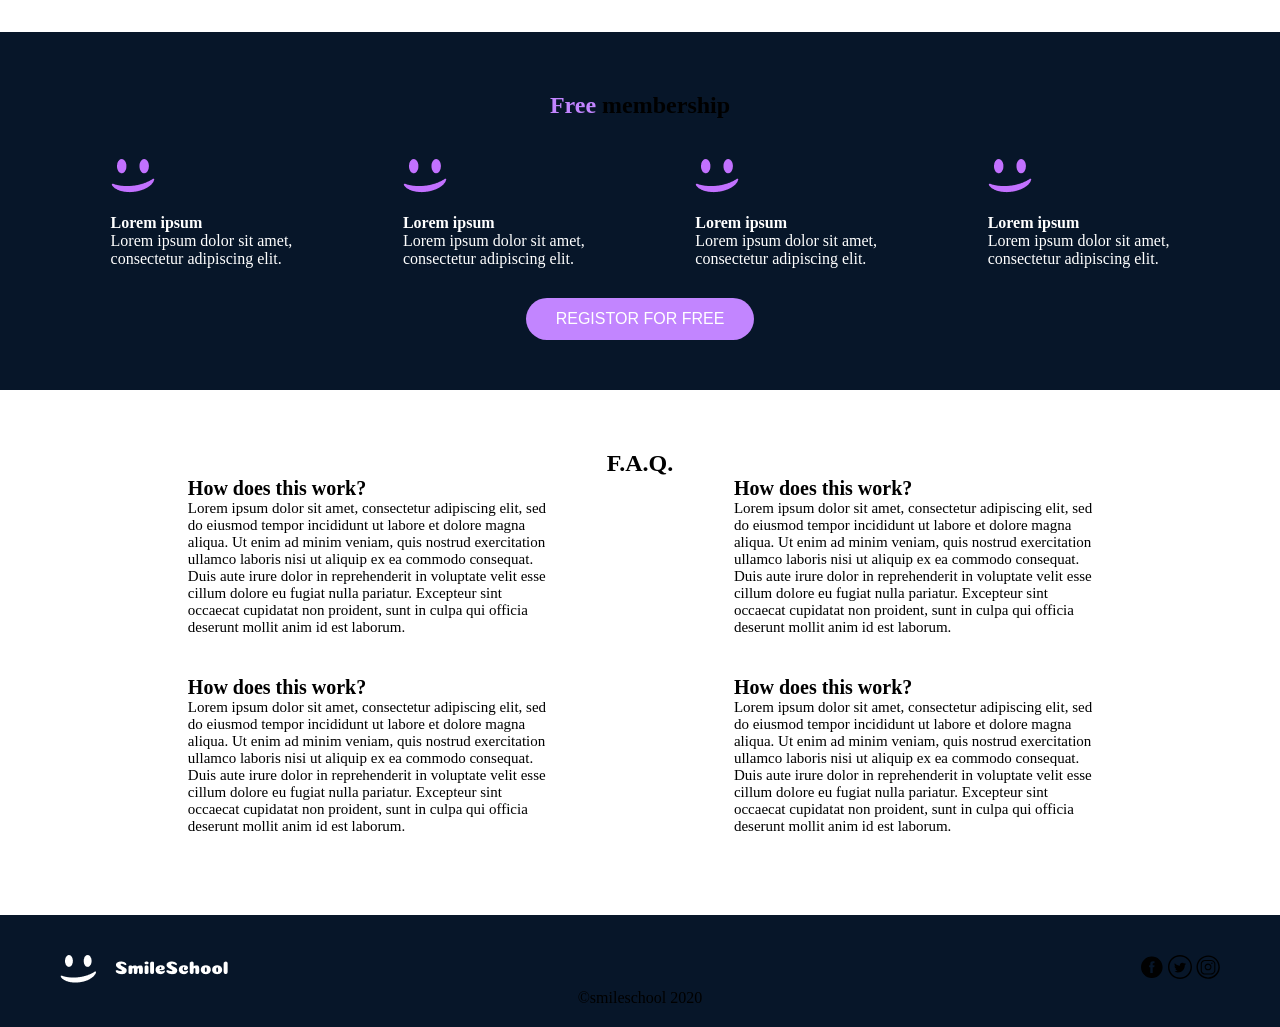
==== commit 39b26864: "fix some bugs" ====
--- a/css_advanced/index.html
+++ b/css_advanced/index.html
@@ -19,7 +19,7 @@
                         <a href="#pricing" >PRICING</a>
                         <a href="#login" >LOGIN</a>
                     </div>
-                    <img src="logo.png" alt="logo" class="edge">
+                    <img src="images/logo.png" alt="logo" class="edge">
                     
                 </ul>
             </nav>
@@ -43,28 +43,28 @@
                     <div class="cont">
                     
                         <div>
-                            <img src="1.png" alt="image of person">
+                            <img src="images/1.png" alt="image of person">
                             <h4>Phillip Massey</h4>
                             <p>«Smile of the year»</p>
                             <p>2018 - 2019</p>
                         </div>
                     
                         <div>
-                            <img src="2.png" alt="image of person">
+                            <img src="images/2.png" alt="image of person">
                             <h4>Nannie Lawrence</h4>
                             <p>Best «little smile» </p>
                             <p>2017</p>
                         </div>
               
                         <div>
-                            <img src="3.png" alt="image of person">
+                            <img src="images/3.png" alt="image of person">
                             <h4>Bruce Walters</h4>
                             <p>Best «Friend Smile» </p>
                             <p>live performance 2019</p>
                         </div>
 
                         <div>
-                            <img src="4.png" alt="image of person">
+                            <img src="images/4.png" alt="image of person">
                             <h4>Henry Hughes</h4>
                             <p>«24h smiles» winner </p>
                             <p>2016 - 2019</p>
@@ -78,14 +78,14 @@
 
         <section class="color_1">
                 <div class="quote">
-                    <img src="5.png" alt="person">
+                    <img src="images/5.png" alt="person">
                     <div>
                         <blockquote>
                             <p>«Those tutorials are concise and go straight to the point. I can't think of a better place</p>
                             <p>learn smiling. And it's so fun!</p>
                         </blockquote>
                         <blockquote>
-                            <p>Person Name</p>
+                            <p class="person">Person Name</p>
                             <p>weather presenter</p>
                         </blockquote>
                         
@@ -97,7 +97,7 @@
                 <div class="all_image">
                     <h1> Most <span class="highlight"> popular </span> tutorials</h1>
                 
-                    <div class="cont">
+                    <div class="cont1">
                     
                         <div class="space">
                           
@@ -111,7 +111,7 @@
                            <p>elit, sed do eiusmod.</p>
 
                            <div class="quote">
-                               <img src="1.png" alt="person">
+                               <img src="images/1.png" alt="person">
                                <div>
                                 <p>Phillip Massey</p>
                                </div>      
@@ -119,7 +119,7 @@
 
                            <div>
                                 <span class="star">
-                                    <img src="rating.png">
+                                    <img src="images/rating.png">
                                 </span>
                                 <span>8 min</span>
                            </div> 
@@ -136,7 +136,7 @@
                            <p>adipiscing elit, sed do eiusmod.</p>
 
                            <div class="quote">
-                               <img src="1.png" alt="person">
+                               <img src="images/1.png" alt="person">
                                <div>
                                 <p>Phillip Massey</p>
                                </div>
@@ -144,7 +144,7 @@
 
                            <div>
                                 <span class="star">
-                                    <img src="rating.png">
+                                    <img src="images/rating.png">
                                 </span>
                                 <span>8 min</span>
                            </div> 
@@ -161,7 +161,7 @@
                             <p>elit, sed do eiusmod.</p>
 
                             <div class="quote">
-                               <img src="1.png" alt="person">
+                               <img src="images/1.png" alt="person">
                                <div>
                                 <p>Phillip Massey</p>
                                </div>
@@ -169,7 +169,7 @@
 
                             <div>
                                 <span class="star">
-                                    <img src="rating.png">
+                                    <img src="images/rating.png">
                                 </span>
                                 <span>8 min</span>
                            </div> 
@@ -186,7 +186,7 @@
                             <p>elit, sed do eiusmod.</p>
 
                             <div class="quote">
-                               <img src="1.png" alt="person">
+                               <img src="images/1.png" alt="person">
                                <div>
                                 <p>Phillip Massey</p>
                                </div>
@@ -194,7 +194,7 @@
 
                            <div>
                             <span class="star">
-                                <img src="rating.png">
+                                <img src="images/rating.png">
                             </span>
                             <span>8 min</span>
                            </div> 
@@ -210,38 +210,37 @@
                 
                     <div class="cont">
                     
-                    <div>
-                        <img src="smile.png" alt="logo">
+                        <div>
+                        <img src="images/smile.png" alt="logo"><br>
                         <h4>Lorem ipsum</h4>
                         <p>Lorem ipsum dolor sit amet,</p>
                         <p>consectetur adipiscing elit.</p>
-                    </div>
-                    
-                    <div>
-                        <img src="smile.png" alt="logo">
+                        </div>
+                    
+                        <div>
+                        <img src="images/smile.png" alt="logo">
                         <h4>Lorem ipsum</h4>
                         <p>Lorem ipsum dolor sit amet,</p>
                         <p>consectetur adipiscing elit.</p>
 
-                    </div>
-
-                
-                    <div>
-                        <img src="smile.png" alt="logo">
+                        </div>
+
+                
+                        <div>
+                        <img src="images/smile.png" alt="logo">
                         <h4>Lorem ipsum</h4>
                         <p>Lorem ipsum dolor sit amet,</p>
                         <p>consectetur adipiscing elit.</p>
                        
-                    </div>
-                    <div>
-                        <img src="smile.png" alt="logo">
+                        </div>
+                        <div>
+                        <img src="images/smile.png" alt="logo">
                         <h4>Lorem ipsum</h4>
                         <p>Lorem ipsum dolor sit amet,</p>
                         <p>consectetur adipiscing elit.</p>
-                    </div>                   
-                    
+                       </div>                                    
                      
-                </div>
+                    </div>
                 <div>
                         <button type="submit" id="submit_button" class="button_color">REGISTOR FOR FREE</button>
                 </div>
@@ -252,7 +251,7 @@
                 <div class="all_image">
                     <h1>F.A.Q.</h>
 
-                    <div class="cont">                   
+                    <div class="cont2">                   
                         <div>                     
                            <h5 class="h_format">How does this work?</h5>
                            <p class="normal_text">Lorem ipsum dolor sit amet, consectetur adipiscing elit, sed <br>
@@ -280,7 +279,7 @@
                         </div>
                     </div> 
 
-                     <div class="cont">                   
+                     <div class="cont2">                   
                         <div>                     
                            <h5 class="h_format">How does this work?</h5>
                            <p class="normal_text">Lorem ipsum dolor sit amet, consectetur adipiscing elit, sed <br>
@@ -314,7 +313,7 @@
 
         <footer class="color_2">
             <div>
-                <img src="logo.png" alt="logo" class="img_footer">
+                <img src="images/logo.png" alt="logo" class="img_footer">
                 <div class="personal_accounts">
                     <a href="facebook.com" ><img src="facebook.svg"></a>
                     <a href="twitter.com" ><img src="twitter-svgrepo-com.svg"></a>
--- a/css_advanced/style.css
+++ b/css_advanced/style.css
@@ -10,6 +10,10 @@
 .nav_bar{
     float: right;
     margin-right: 70px;
+}
+
+.nav_bar a {
+    color: white;
 }
 
 .edge {
@@ -37,7 +41,8 @@
 #submit_button {
     display: block;
     margin: auto;
-    margin-top: 20px;
+    margin-top: 30px;
+    margin-bottom: 30px;
 }
 
 .button_color {
@@ -65,14 +70,42 @@
     justify-content: space-evenly;
     align-items: center;
 }
+.cont div img {
+    margin-bottom: 15px;
+}
+.cont1 {
+    display: flex;
+    justify-content: space-evenly;
+    align-items: center;
+}
+.cont2 {
+    display: flex;
+    justify-content: space-evenly;
+    align-items: center;
+}
+
+.cont div p {
+    color: white;
+}
+
+.cont div h4{
+    color: white;
+    font-weight: bold;
+}
 .quote {
     display: flex;
     justify-content: center;
     margin-top: 50px;
-    gap: 10px;
+    gap: 40px;
+    color: white;
+    font-size: 20px;
 }
 
-
+.person {
+    margin-top: 20px;
+    margin-bottom: 10px;
+    font-weight: bold;
+}
 
 .vid_section {
     display: flex;
@@ -122,7 +155,7 @@
 }
 
 .background_image {
-    background-image: url(Object.png);
+    background-image: url(images/Object.png);
     margin: 0;
 }
 
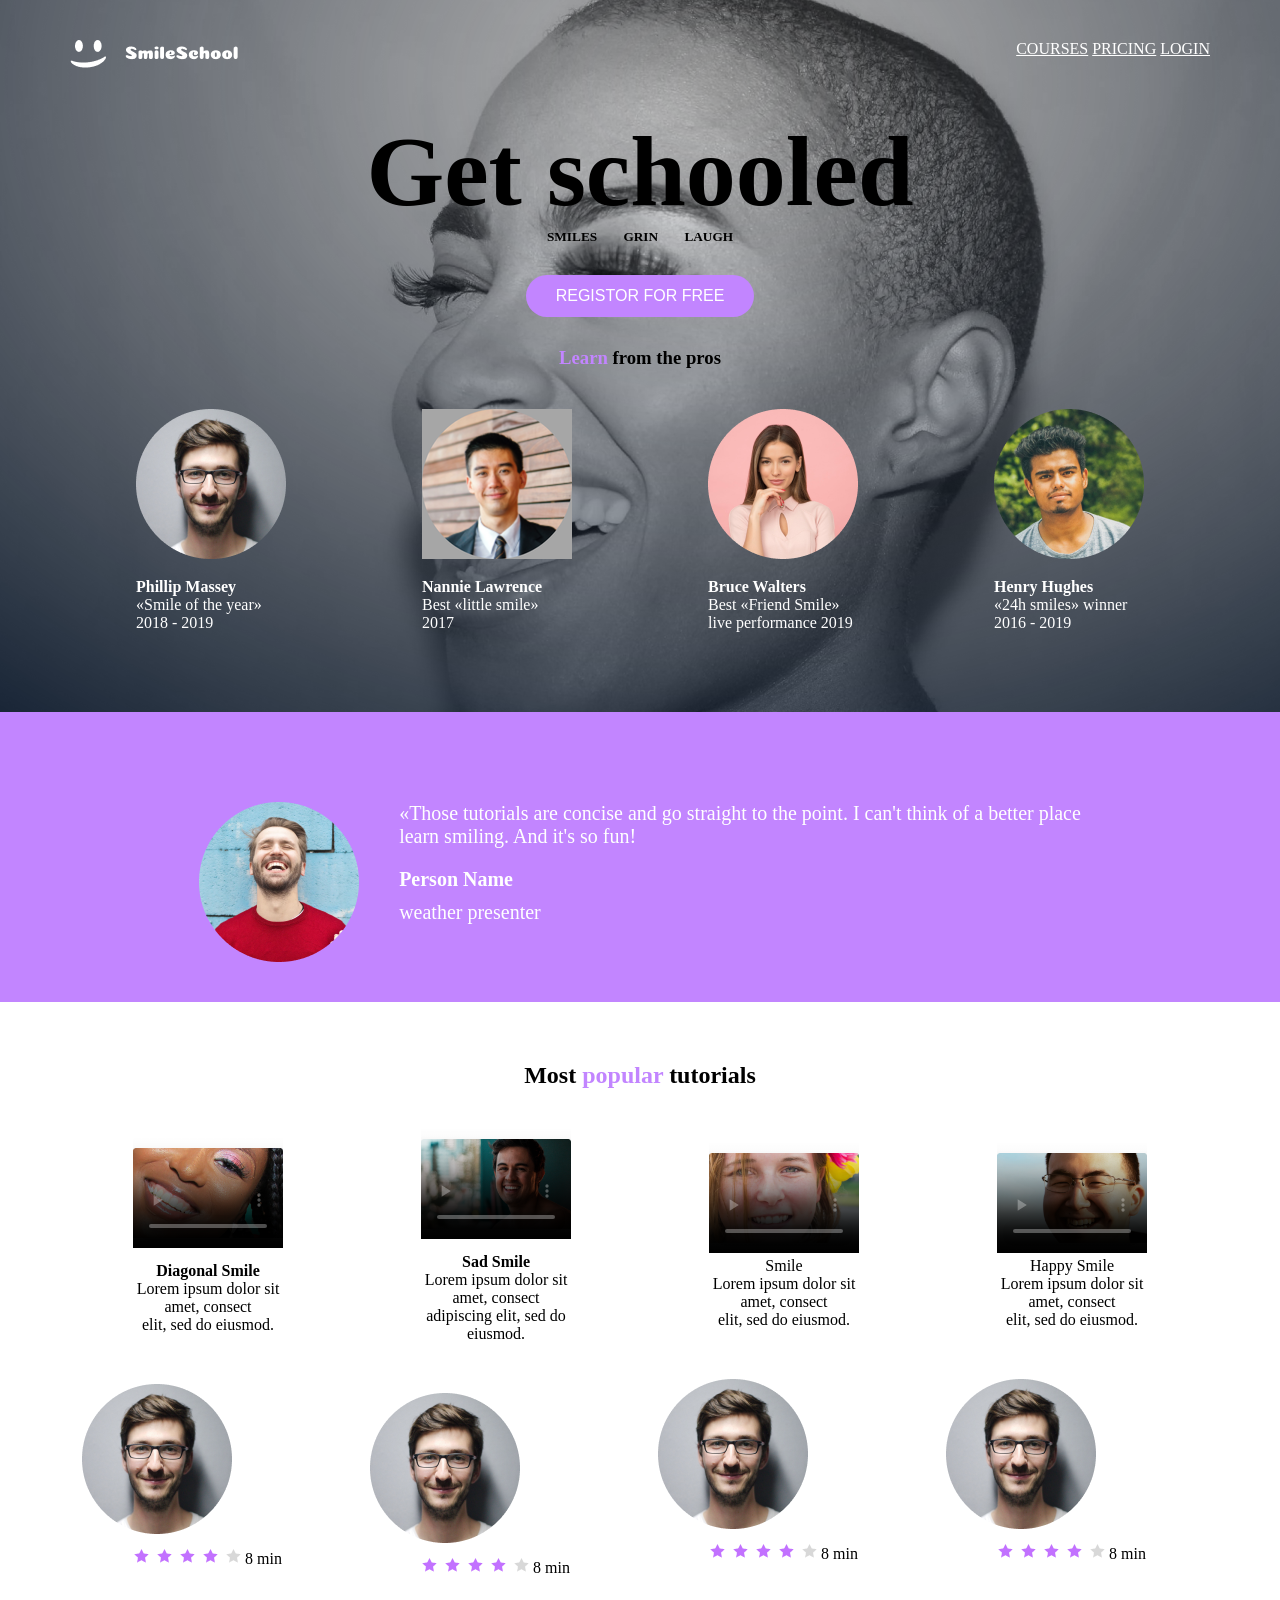
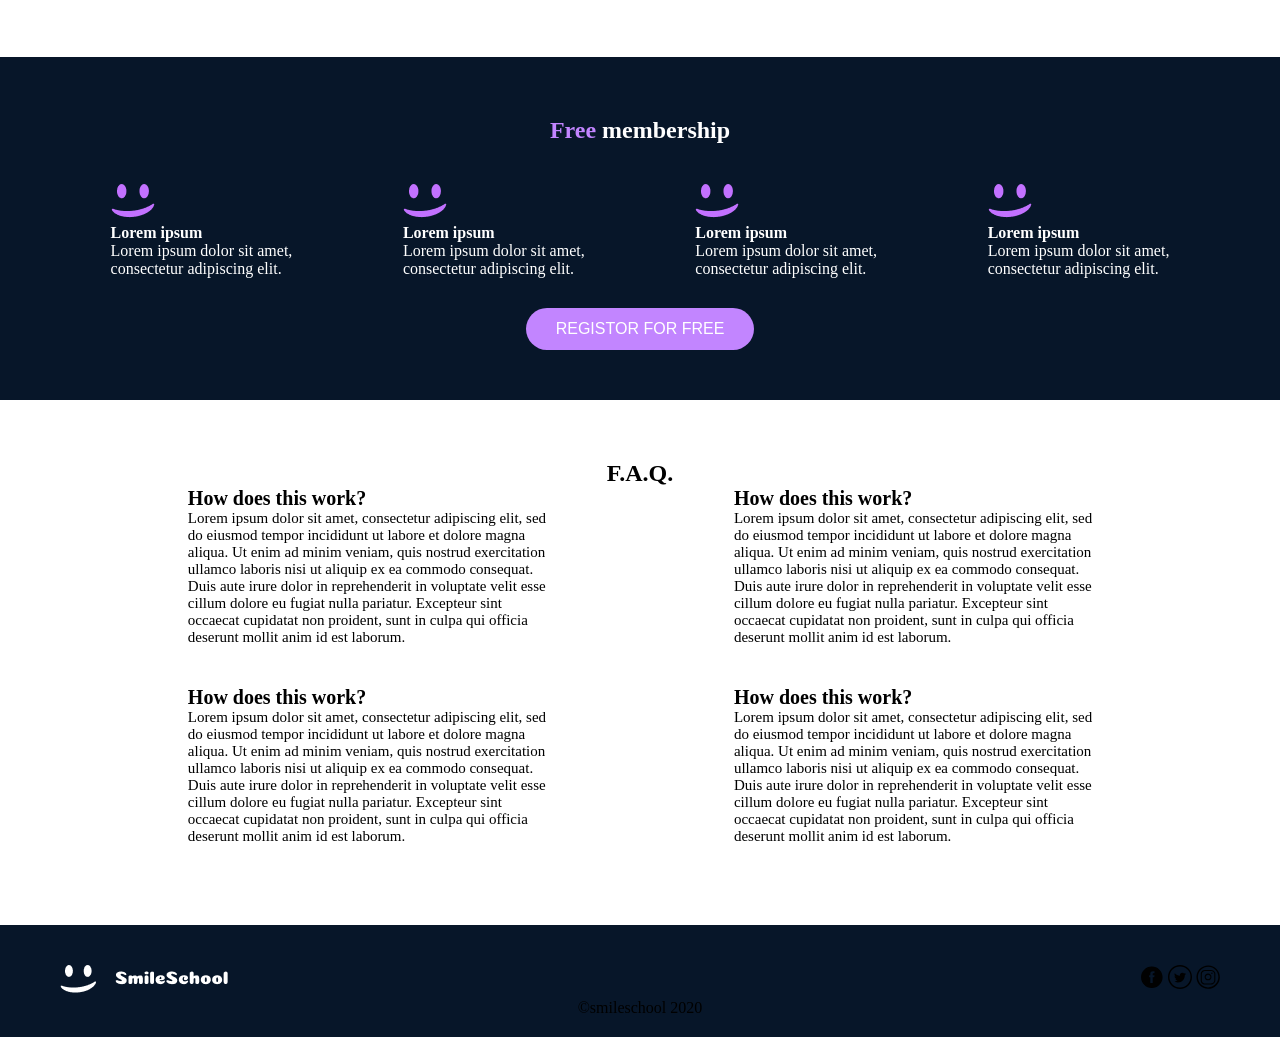
==== commit 9be24f7b: "fix font weigth of text" ====
--- a/css_advanced/index.html
+++ b/css_advanced/index.html
@@ -117,8 +117,8 @@
                                </div>      
                            </div>
 
-                           <div>
-                                <span class="star">
+                           <div class="star">
+                                <span>
                                     <img src="images/rating.png">
                                 </span>
                                 <span>8 min</span>
@@ -142,8 +142,8 @@
                                </div>
                            </div>
 
-                           <div>
-                                <span class="star">
+                           <div class="star">
+                                <span>
                                     <img src="images/rating.png">
                                 </span>
                                 <span>8 min</span>
@@ -156,7 +156,8 @@
                                 Your browser does not support the video tag.
                             </video
                             
-                            <h4>Natural Smile</h4>
+                           
+                            <h4>Smile</h4>
                             <p>Lorem ipsum dolor sit amet, consect</p> 
                             <p>elit, sed do eiusmod.</p>
 
@@ -167,8 +168,8 @@
                                </div>
                            </div>
 
-                            <div>
-                                <span class="star">
+                            <div class="star">
+                                <span>
                                     <img src="images/rating.png">
                                 </span>
                                 <span>8 min</span>
@@ -192,8 +193,8 @@
                                </div>
                            </div>
 
-                           <div>
-                            <span class="star">
+                           <div class="star">
+                            <span>
                                 <img src="images/rating.png">
                             </span>
                             <span>8 min</span>
@@ -208,10 +209,10 @@
                 <div class="all_image">
                     <h1><span class="highlight">Free</span> membership</h1>
                 
-                    <div class="cont">
-                    
-                        <div>
-                        <img src="images/smile.png" alt="logo"><br>
+                    <div class="cont3">
+                    
+                        <div>
+                        <img src="images/smile.png" alt="logo">
                         <h4>Lorem ipsum</h4>
                         <p>Lorem ipsum dolor sit amet,</p>
                         <p>consectetur adipiscing elit.</p>
--- a/css_advanced/style.css
+++ b/css_advanced/style.css
@@ -32,12 +32,14 @@
     color: rgb(194, 133, 255);
     font-weight: bold;
 }
+
 .space_word {
     word-spacing: 23px;
     text-align: center;
     margin-top: 0;
               
 }
+
 #submit_button {
     display: block;
     margin: auto;
@@ -64,24 +66,37 @@
     margin-top: 20px;
 }
 
+.color_2 .all_image h1 {
+    color: white;
+}
 
 .cont {
     display: flex;
     justify-content: space-evenly;
     align-items: center;
 }
+
 .cont div img {
     margin-bottom: 15px;
 }
+
 .cont1 {
     display: flex;
     justify-content: space-evenly;
     align-items: center;
 }
+
 .cont2 {
     display: flex;
     justify-content: space-evenly;
     align-items: center;
+}
+
+.cont3 {
+    display: flex;
+    justify-content: space-evenly;
+    align-items: center;
+    color: white;
 }
 
 .cont div p {
@@ -92,6 +107,7 @@
     color: white;
     font-weight: bold;
 }
+
 .quote {
     display: flex;
     justify-content: center;
@@ -143,6 +159,10 @@
     text-align: center; 
 }
 
+.space h4 {
+    margin-top: 10px;
+    font-weight: bold;
+}
 .color_1 {
     background-color: rgb(194, 133, 255);
 }
@@ -162,3 +182,7 @@
 .button_color {
     background-color: rgb(194, 133, 255);
 }
+
+.star {
+    margin-top: 15px;
+}
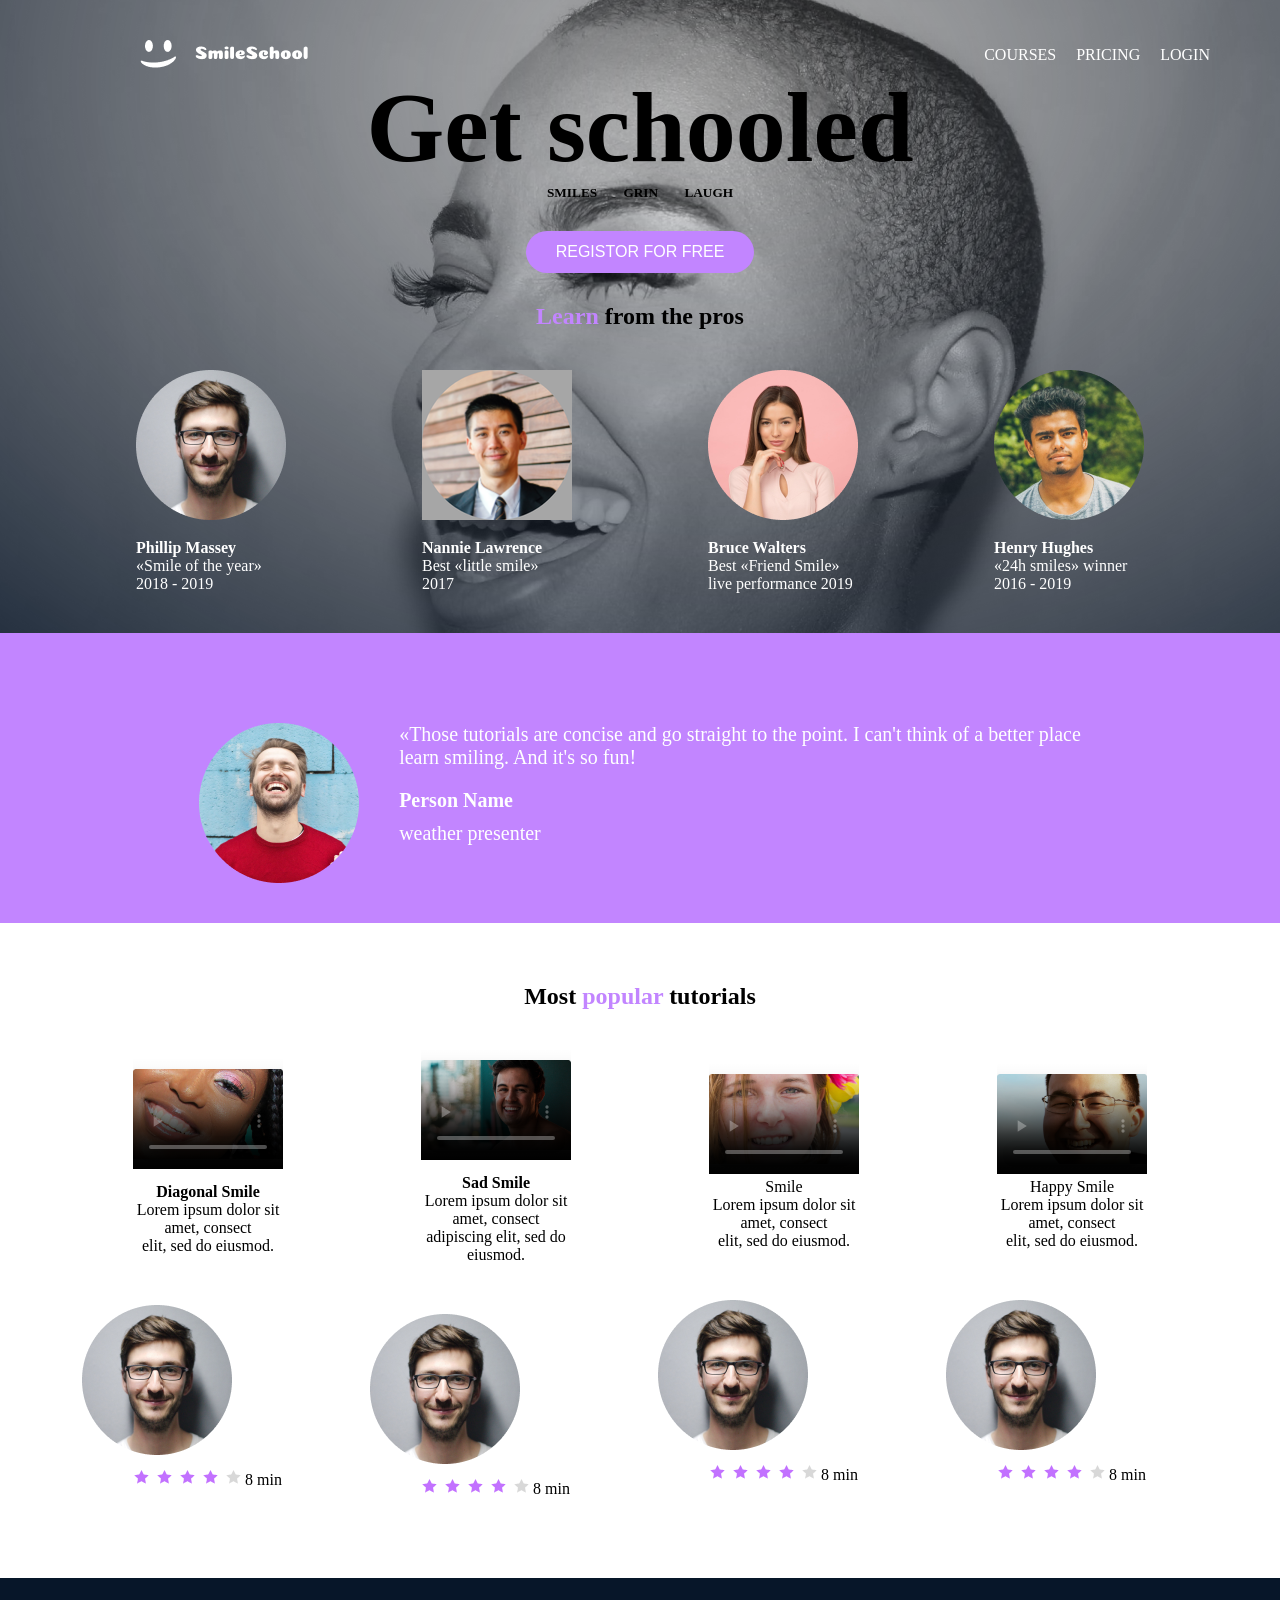
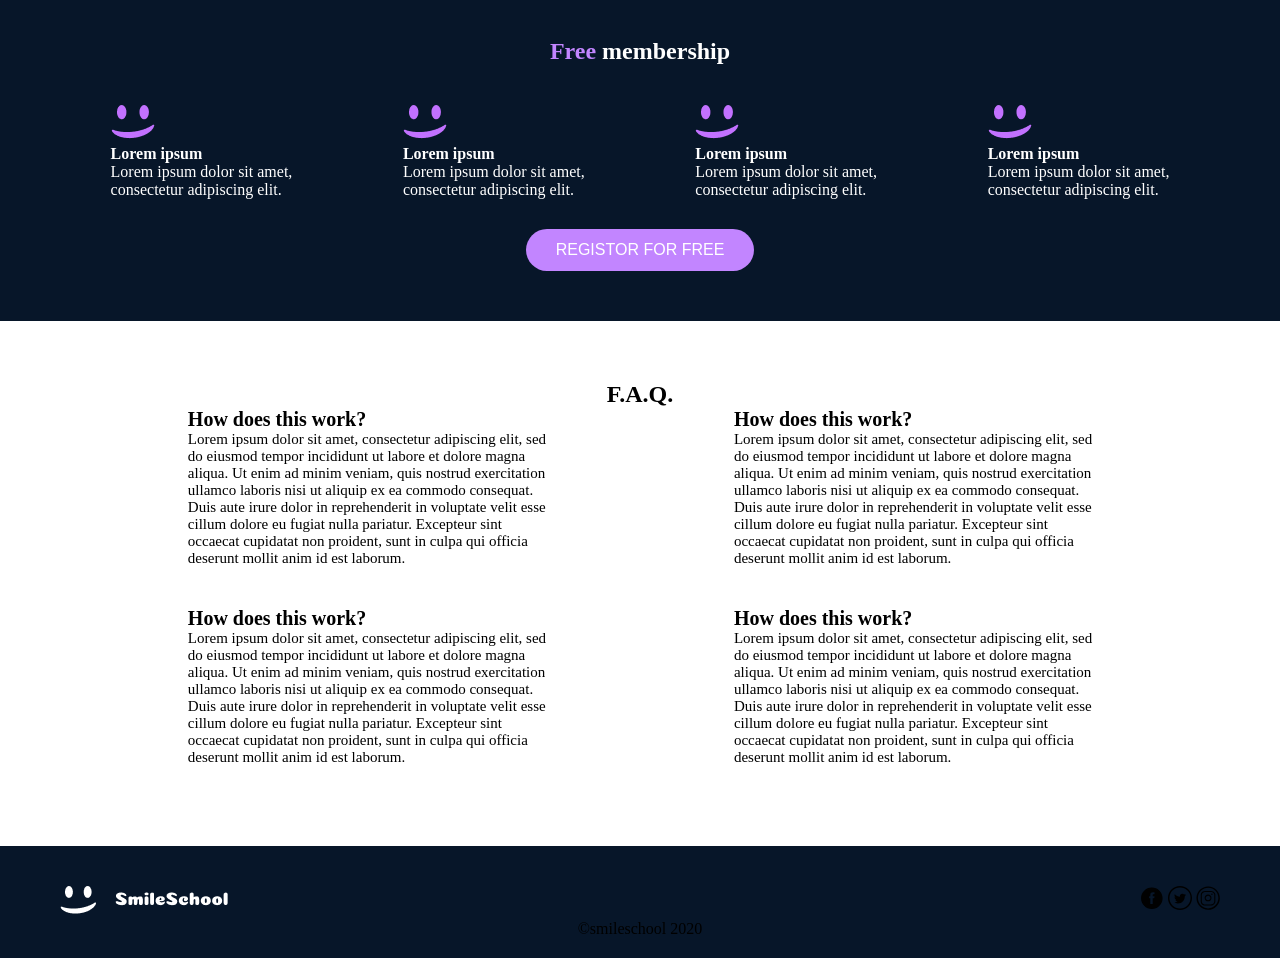
==== commit 0fd79df2: "fix some bugs" ====
--- a/css_advanced/index.html
+++ b/css_advanced/index.html
@@ -1,329 +1,323 @@
 <!DOCTYPE html>
 <html lang="en">
-    <head>
-
-        <meta charset="utf-8">
-        <meta name="viewport" content="width=device-width, initial-scale=1.0">
-
-        <link rel="stylesheet" href="style.css">
-
-    </head>
-    <body>
-        <section class="background_image">
+
+<head>
+
+    <meta charset="utf-8">
+    <meta name="viewport" content="width=device-width, initial-scale=1.0">
+
+    <link rel="stylesheet" href="style.css">
+
+</head>
+
+<body>
+    <section class="background_image">
         <header>
             <nav>
-                <ul>
-                    
-                    <div class="nav_bar">
-                        <a href="#courses">COURSES</a>
-                        <a href="#pricing" >PRICING</a>
-                        <a href="#login" >LOGIN</a>
-                    </div>
-                    <img src="images/logo.png" alt="logo" class="edge">
-                    
+                <img src="images/logo.png" alt="logo" class="edge">
+                <ul class="nav-bar">
+                    <li><a href="#courses">COURSES</a></li>
+                    <li><a href="#pricing">PRICING</a></li>
+                    <li><a href="#login">LOGIN</a></li>
+
                 </ul>
+
             </nav>
         </header>
-        <main>  
-            <section>
-                <div class="head_title">
-                    <p>Get schooled</p>
-                </div>
-            
-                <div>
-                    <h5 class="space_word">SMILES GRIN LAUGH</h5>
-                </div>
-                <div>
-                    <button type="submit" id="submit_button" class="button_color">REGISTOR FOR FREE</button>
-                </div> 
-                
-                <div class="all_image">
-                    <h1><span class="highlight">Learn</span> from the pros</h1>
-                
-                    <div class="cont">
-                    
-                        <div>
-                            <img src="images/1.png" alt="image of person">
-                            <h4>Phillip Massey</h4>
-                            <p>«Smile of the year»</p>
-                            <p>2018 - 2019</p>
-                        </div>
-                    
-                        <div>
-                            <img src="images/2.png" alt="image of person">
-                            <h4>Nannie Lawrence</h4>
-                            <p>Best «little smile» </p>
-                            <p>2017</p>
-                        </div>
-              
-                        <div>
-                            <img src="images/3.png" alt="image of person">
-                            <h4>Bruce Walters</h4>
-                            <p>Best «Friend Smile» </p>
-                            <p>live performance 2019</p>
-                        </div>
-
-                        <div>
-                            <img src="images/4.png" alt="image of person">
-                            <h4>Henry Hughes</h4>
-                            <p>«24h smiles» winner </p>
-                            <p>2016 - 2019</p>
-                        </div>
-                    
-                    </div>
-                </div>
-
-            </section>
+
+
+        <div class="head_title">
+            <p>Get schooled</p>
+        </div>
+
+        <div>
+            <h5 class="space_word">SMILES GRIN LAUGH</h5>
+        </div>
+        <div>
+            <button type="submit" id="submit_button" class="button_color">REGISTOR FOR FREE</button>
+        </div>
+
+        <div class="all_image">
+            <h1><span class="highlight">Learn</span> from the pros</h1>
+
+            <div class="cont">
+
+                <div>
+                    <img src="images/1.png" alt="image of person">
+                    <h4>Phillip Massey</h4>
+                    <p>«Smile of the year»</p>
+                    <p>2018 - 2019</p>
+                </div>
+
+                <div>
+                    <img src="images/2.png" alt="image of person">
+                    <h4>Nannie Lawrence</h4>
+                    <p>Best «little smile» </p>
+                    <p>2017</p>
+                </div>
+
+                <div>
+                    <img src="images/3.png" alt="image of person">
+                    <h4>Bruce Walters</h4>
+                    <p>Best «Friend Smile» </p>
+                    <p>live performance 2019</p>
+                </div>
+
+                <div>
+                    <img src="images/4.png" alt="image of person">
+                    <h4>Henry Hughes</h4>
+                    <p>«24h smiles» winner </p>
+                    <p>2016 - 2019</p>
+                </div>
+
+            </div>
+        </div>
+    </section>
+    <main>
+        <section class="color_1">
+            <div class="quote">
+                <img src="images/5.png" alt="person">
+                <div>
+                    <blockquote>
+                        <p>«Those tutorials are concise and go straight to the point. I can't think of a better place
+                        </p>
+                        <p>learn smiling. And it's so fun!</p>
+                    </blockquote>
+                    <blockquote>
+                        <p class="person">Person Name</p>
+                        <p>weather presenter</p>
+                    </blockquote>
+
+                </div>
+            </div>
         </section>
 
-        <section class="color_1">
-                <div class="quote">
-                    <img src="images/5.png" alt="person">
-                    <div>
-                        <blockquote>
-                            <p>«Those tutorials are concise and go straight to the point. I can't think of a better place</p>
-                            <p>learn smiling. And it's so fun!</p>
-                        </blockquote>
-                        <blockquote>
-                            <p class="person">Person Name</p>
-                            <p>weather presenter</p>
-                        </blockquote>
-                        
-                    </div>
-                </div>
-        </section>
-
-            <section>
-                <div class="all_image">
-                    <h1> Most <span class="highlight"> popular </span> tutorials</h1>
-                
-                    <div class="cont1">
-                    
-                        <div class="space">
-                          
-                           <video width="150" height="110" controls poster="9.png">
-                                <source src="path-to-video.mp4" type="video/mp4">
-                                Your browser does not support the video tag.
-                            </video
-                            <br>
-                           <h4>Diagonal Smile</h4>
-                           <p>Lorem ipsum dolor sit amet, consect</p> 
-                           <p>elit, sed do eiusmod.</p>
-
-                           <div class="quote">
-                               <img src="images/1.png" alt="person">
-                               <div>
+        <section>
+            <div class="all_image">
+                <h1> Most <span class="highlight"> popular </span> tutorials</h1>
+
+                <div class="cont1">
+
+                    <div class="space">
+
+                        <video width="150" height="110" controls poster="9.png">
+                            <source src="path-to-video.mp4" type="video/mp4">
+                            Your browser does not support the video tag.
+                        </video <br>
+                        <h4>Diagonal Smile</h4>
+                        <p>Lorem ipsum dolor sit amet, consect</p>
+                        <p>elit, sed do eiusmod.</p>
+
+                        <div class="quote">
+                            <img src="images/1.png" alt="person">
+                            <div>
                                 <p>Phillip Massey</p>
-                               </div>      
-                           </div>
-
-                           <div class="star">
-                                <span>
-                                    <img src="images/rating.png">
-                                </span>
-                                <span>8 min</span>
-                           </div> 
-                        </div>
-                    
-                        <div class="space">
-                           <video width="150" height="110" controls poster="8.png">
-                                <source src="path-to-video.mp4" type="video/mp4">
-                                Your browser does not support the video tag.
-                            </video
-                            <br>
-                           <h4>Sad Smile</h4>
-                           <p>Lorem ipsum dolor sit amet, consect<p>
-                           <p>adipiscing elit, sed do eiusmod.</p>
-
-                           <div class="quote">
-                               <img src="images/1.png" alt="person">
-                               <div>
-                                <p>Phillip Massey</p>
-                               </div>
-                           </div>
-
-                           <div class="star">
-                                <span>
-                                    <img src="images/rating.png">
-                                </span>
-                                <span>8 min</span>
-                           </div> 
-                        </div>
-               
-                        <div class="space">
-                            <video width="150" height="110" controls poster="7.png">
-                                <source src="path-to-video.mp4" type="video/mp4">
-                                Your browser does not support the video tag.
-                            </video
-                            
-                           
-                            <h4>Smile</h4>
-                            <p>Lorem ipsum dolor sit amet, consect</p> 
-                            <p>elit, sed do eiusmod.</p>
-
-                            <div class="quote">
-                               <img src="images/1.png" alt="person">
-                               <div>
-                                <p>Phillip Massey</p>
-                               </div>
-                           </div>
-
-                            <div class="star">
-                                <span>
-                                    <img src="images/rating.png">
-                                </span>
-                                <span>8 min</span>
-                           </div> 
-                        </div>
-
-                        <div class="space">
-                           <video width="150" height="110" controls poster="6.png">
-                                <source src="path-to-video.mp4" type="video/mp4">
-                                Your browser does not support the video tag.
-                            </video
-                            
-                            <h4>Happy Smile</h4>
-                            <p>Lorem ipsum dolor sit amet, consect</p> 
-                            <p>elit, sed do eiusmod.</p>
-
-                            <div class="quote">
-                               <img src="images/1.png" alt="person">
-                               <div>
-                                <p>Phillip Massey</p>
-                               </div>
-                           </div>
-
-                           <div class="star">
+                            </div>
+                        </div>
+
+                        <div class="star">
                             <span>
                                 <img src="images/rating.png">
                             </span>
                             <span>8 min</span>
-                           </div> 
-                        </div>
-                    
-                </div>
-            </section>
-
-            <section class="color_2">
-                
-                <div class="all_image">
-                    <h1><span class="highlight">Free</span> membership</h1>
-                
-                    <div class="cont3">
-                    
-                        <div>
+                        </div>
+                    </div>
+
+                    <div class="space">
+                        <video width="150" height="110" controls poster="8.png">
+                            <source src="path-to-video.mp4" type="video/mp4">
+                            Your browser does not support the video tag.
+                        </video <br>
+                        <h4>Sad Smile</h4>
+                        <p>Lorem ipsum dolor sit amet, consect
+                        <p>
+                        <p>adipiscing elit, sed do eiusmod.</p>
+
+                        <div class="quote">
+                            <img src="images/1.png" alt="person">
+                            <div>
+                                <p>Phillip Massey</p>
+                            </div>
+                        </div>
+
+                        <div class="star">
+                            <span>
+                                <img src="images/rating.png">
+                            </span>
+                            <span>8 min</span>
+                        </div>
+                    </div>
+
+                    <div class="space">
+                        <video width="150" height="110" controls poster="7.png">
+                            <source src="path-to-video.mp4" type="video/mp4">
+                            Your browser does not support the video tag.
+                        </video <h4>Smile</h4>
+                        <p>Lorem ipsum dolor sit amet, consect</p>
+                        <p>elit, sed do eiusmod.</p>
+
+                        <div class="quote">
+                            <img src="images/1.png" alt="person">
+                            <div>
+                                <p>Phillip Massey</p>
+                            </div>
+                        </div>
+
+                        <div class="star">
+                            <span>
+                                <img src="images/rating.png">
+                            </span>
+                            <span>8 min</span>
+                        </div>
+                    </div>
+
+                    <div class="space">
+                        <video width="150" height="110" controls poster="6.png">
+                            <source src="path-to-video.mp4" type="video/mp4">
+                            Your browser does not support the video tag.
+                        </video <h4>Happy Smile</h4>
+                        <p>Lorem ipsum dolor sit amet, consect</p>
+                        <p>elit, sed do eiusmod.</p>
+
+                        <div class="quote">
+                            <img src="images/1.png" alt="person">
+                            <div>
+                                <p>Phillip Massey</p>
+                            </div>
+                        </div>
+
+                        <div class="star">
+                            <span>
+                                <img src="images/rating.png">
+                            </span>
+                            <span>8 min</span>
+                        </div>
+                    </div>
+
+                </div>
+        </section>
+
+        <section class="color_2">
+
+            <div class="all_image">
+                <h1><span class="highlight">Free</span> membership</h1>
+
+                <div class="cont3">
+
+                    <div>
                         <img src="images/smile.png" alt="logo">
                         <h4>Lorem ipsum</h4>
                         <p>Lorem ipsum dolor sit amet,</p>
                         <p>consectetur adipiscing elit.</p>
-                        </div>
-                    
-                        <div>
+                    </div>
+
+                    <div>
                         <img src="images/smile.png" alt="logo">
                         <h4>Lorem ipsum</h4>
                         <p>Lorem ipsum dolor sit amet,</p>
                         <p>consectetur adipiscing elit.</p>
 
-                        </div>
-
-                
-                        <div>
+                    </div>
+
+
+                    <div>
                         <img src="images/smile.png" alt="logo">
                         <h4>Lorem ipsum</h4>
                         <p>Lorem ipsum dolor sit amet,</p>
                         <p>consectetur adipiscing elit.</p>
-                       
-                        </div>
-                        <div>
+
+                    </div>
+                    <div>
                         <img src="images/smile.png" alt="logo">
                         <h4>Lorem ipsum</h4>
                         <p>Lorem ipsum dolor sit amet,</p>
                         <p>consectetur adipiscing elit.</p>
-                       </div>                                    
-                     
-                    </div>
-                <div>
-                        <button type="submit" id="submit_button" class="button_color">REGISTOR FOR FREE</button>
-                </div>
-
-            </section>
-
-            <section>
-                <div class="all_image">
-                    <h1>F.A.Q.</h>
-
-                    <div class="cont2">                   
-                        <div>                     
-                           <h5 class="h_format">How does this work?</h5>
-                           <p class="normal_text">Lorem ipsum dolor sit amet, consectetur adipiscing elit, sed <br>
-                           do eiusmod tempor incididunt ut labore et dolore magna<br>
-                           aliqua. Ut enim ad minim veniam, quis nostrud exercitation<br>
-                           ullamco laboris nisi ut aliquip ex ea commodo consequat.<br>
-                           Duis aute irure dolor in reprehenderit in voluptate velit esse <br>
-                           cillum dolore eu fugiat nulla pariatur. Excepteur sint <br>
-                           occaecat cupidatat non proident, sunt in culpa qui officia <br>
-                           deserunt mollit anim id est laborum.</p>
-                        </div>
-                    
-                        <div>                       
-                           <h5 class="h_format">How does this work?</h5>
-                           <p class="normal_text">Lorem ipsum dolor sit amet, consectetur adipiscing elit, sed <br>
-                           do eiusmod tempor incididunt ut labore et dolore magna<br>
-                           aliqua. Ut enim ad minim veniam, quis nostrud exercitation<br>
-                           ullamco laboris nisi ut aliquip ex ea commodo consequat.<br>
-                           Duis aute irure dolor in reprehenderit in voluptate velit esse <br>
-                           cillum dolore eu fugiat nulla pariatur. Excepteur sint <br>
-                           occaecat cupidatat non proident, sunt in culpa qui officia <br>
-                           deserunt mollit anim id est laborum.</p>
-                           </div>
-
-                        </div>
-                    </div> 
-
-                     <div class="cont2">                   
-                        <div>                     
-                           <h5 class="h_format">How does this work?</h5>
-                           <p class="normal_text">Lorem ipsum dolor sit amet, consectetur adipiscing elit, sed <br>
-                           do eiusmod tempor incididunt ut labore et dolore magna<br>
-                           aliqua. Ut enim ad minim veniam, quis nostrud exercitation<br>
-                           ullamco laboris nisi ut aliquip ex ea commodo consequat.<br>
-                           Duis aute irure dolor in reprehenderit in voluptate velit esse <br>
-                           cillum dolore eu fugiat nulla pariatur. Excepteur sint <br>
-                           occaecat cupidatat non proident, sunt in culpa qui officia <br>
-                           deserunt mollit anim id est laborum.</p>
-                        </div>
-                    
-                        <div>                       
-                           <h5 class="h_format">How does this work?</h5>
-                           <p class="normal_text">Lorem ipsum dolor sit amet, consectetur adipiscing elit, sed <br>
-                           do eiusmod tempor incididunt ut labore et dolore magna<br>
-                           aliqua. Ut enim ad minim veniam, quis nostrud exercitation<br>
-                           ullamco laboris nisi ut aliquip ex ea commodo consequat.<br>
-                           Duis aute irure dolor in reprehenderit in voluptate velit esse <br>
-                           cillum dolore eu fugiat nulla pariatur. Excepteur sint <br>
-                           occaecat cupidatat non proident, sunt in culpa qui officia <br>
-                           deserunt mollit anim id est laborum.</p>
-                           </div>
-
-                        </div>
-                    </div> 
-                </div>
-            </section>
-
-        </main>
-
-        <footer class="color_2">
-            <div>
-                <img src="images/logo.png" alt="logo" class="img_footer">
-                <div class="personal_accounts">
-                    <a href="facebook.com" ><img src="facebook.svg"></a>
-                    <a href="twitter.com" ><img src="twitter-svgrepo-com.svg"></a>
-                    <a href="intagram.com" ><img src="instagram.svg"></a>
-                </div>
-
-                <p style="text-align: center;">©smileschool 2020</p>
-            </div>
-        </footer>
-
-    </body>
-</html>
+                    </div>
+
+                </div>
+                <div>
+                    <button type="submit" id="submit_button" class="button_color">REGISTOR FOR FREE</button>
+                </div>
+
+        </section>
+
+        <section>
+            <div class="all_image">
+                <h1>F.A.Q.</h>
+
+                    <div class="cont2">
+                        <div>
+                            <h5 class="h_format">How does this work?</h5>
+                            <p class="normal_text">Lorem ipsum dolor sit amet, consectetur adipiscing elit, sed <br>
+                                do eiusmod tempor incididunt ut labore et dolore magna<br>
+                                aliqua. Ut enim ad minim veniam, quis nostrud exercitation<br>
+                                ullamco laboris nisi ut aliquip ex ea commodo consequat.<br>
+                                Duis aute irure dolor in reprehenderit in voluptate velit esse <br>
+                                cillum dolore eu fugiat nulla pariatur. Excepteur sint <br>
+                                occaecat cupidatat non proident, sunt in culpa qui officia <br>
+                                deserunt mollit anim id est laborum.</p>
+                        </div>
+
+                        <div>
+                            <h5 class="h_format">How does this work?</h5>
+                            <p class="normal_text">Lorem ipsum dolor sit amet, consectetur adipiscing elit, sed <br>
+                                do eiusmod tempor incididunt ut labore et dolore magna<br>
+                                aliqua. Ut enim ad minim veniam, quis nostrud exercitation<br>
+                                ullamco laboris nisi ut aliquip ex ea commodo consequat.<br>
+                                Duis aute irure dolor in reprehenderit in voluptate velit esse <br>
+                                cillum dolore eu fugiat nulla pariatur. Excepteur sint <br>
+                                occaecat cupidatat non proident, sunt in culpa qui officia <br>
+                                deserunt mollit anim id est laborum.</p>
+                        </div>
+
+                    </div>
+            </div>
+
+            <div class="cont2">
+                <div>
+                    <h5 class="h_format">How does this work?</h5>
+                    <p class="normal_text">Lorem ipsum dolor sit amet, consectetur adipiscing elit, sed <br>
+                        do eiusmod tempor incididunt ut labore et dolore magna<br>
+                        aliqua. Ut enim ad minim veniam, quis nostrud exercitation<br>
+                        ullamco laboris nisi ut aliquip ex ea commodo consequat.<br>
+                        Duis aute irure dolor in reprehenderit in voluptate velit esse <br>
+                        cillum dolore eu fugiat nulla pariatur. Excepteur sint <br>
+                        occaecat cupidatat non proident, sunt in culpa qui officia <br>
+                        deserunt mollit anim id est laborum.</p>
+                </div>
+
+                <div>
+                    <h5 class="h_format">How does this work?</h5>
+                    <p class="normal_text">Lorem ipsum dolor sit amet, consectetur adipiscing elit, sed <br>
+                        do eiusmod tempor incididunt ut labore et dolore magna<br>
+                        aliqua. Ut enim ad minim veniam, quis nostrud exercitation<br>
+                        ullamco laboris nisi ut aliquip ex ea commodo consequat.<br>
+                        Duis aute irure dolor in reprehenderit in voluptate velit esse <br>
+                        cillum dolore eu fugiat nulla pariatur. Excepteur sint <br>
+                        occaecat cupidatat non proident, sunt in culpa qui officia <br>
+                        deserunt mollit anim id est laborum.</p>
+                </div>
+
+            </div>
+            </div>
+            </div>
+        </section>
+
+    </main>
+
+    <footer class="color_2">
+        <div>
+            <img src="images/logo.png" alt="logo" class="img_footer">
+            <div class="personal_accounts">
+                <a href="facebook.com"><img src="facebook.svg"></a>
+                <a href="twitter.com"><img src="twitter-svgrepo-com.svg"></a>
+                <a href="intagram.com"><img src="instagram.svg"></a>
+            </div>
+
+            <p style="text-align: center;">©smileschool 2020</p>
+        </div>
+    </footer>
+
+</body>
+
+</html>
--- a/css_advanced/style.css
+++ b/css_advanced/style.css
@@ -7,14 +7,27 @@
 section {
   padding: 40px 0;  
 }
-.nav_bar{
-    float: right;
-    margin-right: 70px;
-}
-
-.nav_bar a {
-    color: white;
-}
+nav {
+  display: flex;
+  align-items: center;
+  justify-content: space-between;
+  padding: 0 70px;
+}
+
+.nav-bar {
+  display: flex;
+  gap: 20px;
+  list-style: none;
+  margin: 0;
+  padding: 0;
+}
+
+.nav-bar > li a {
+  color: white;
+  text-decoration: none;
+  display: inline-block;
+}
+
 
 .edge {
     margin-left: 70px;
